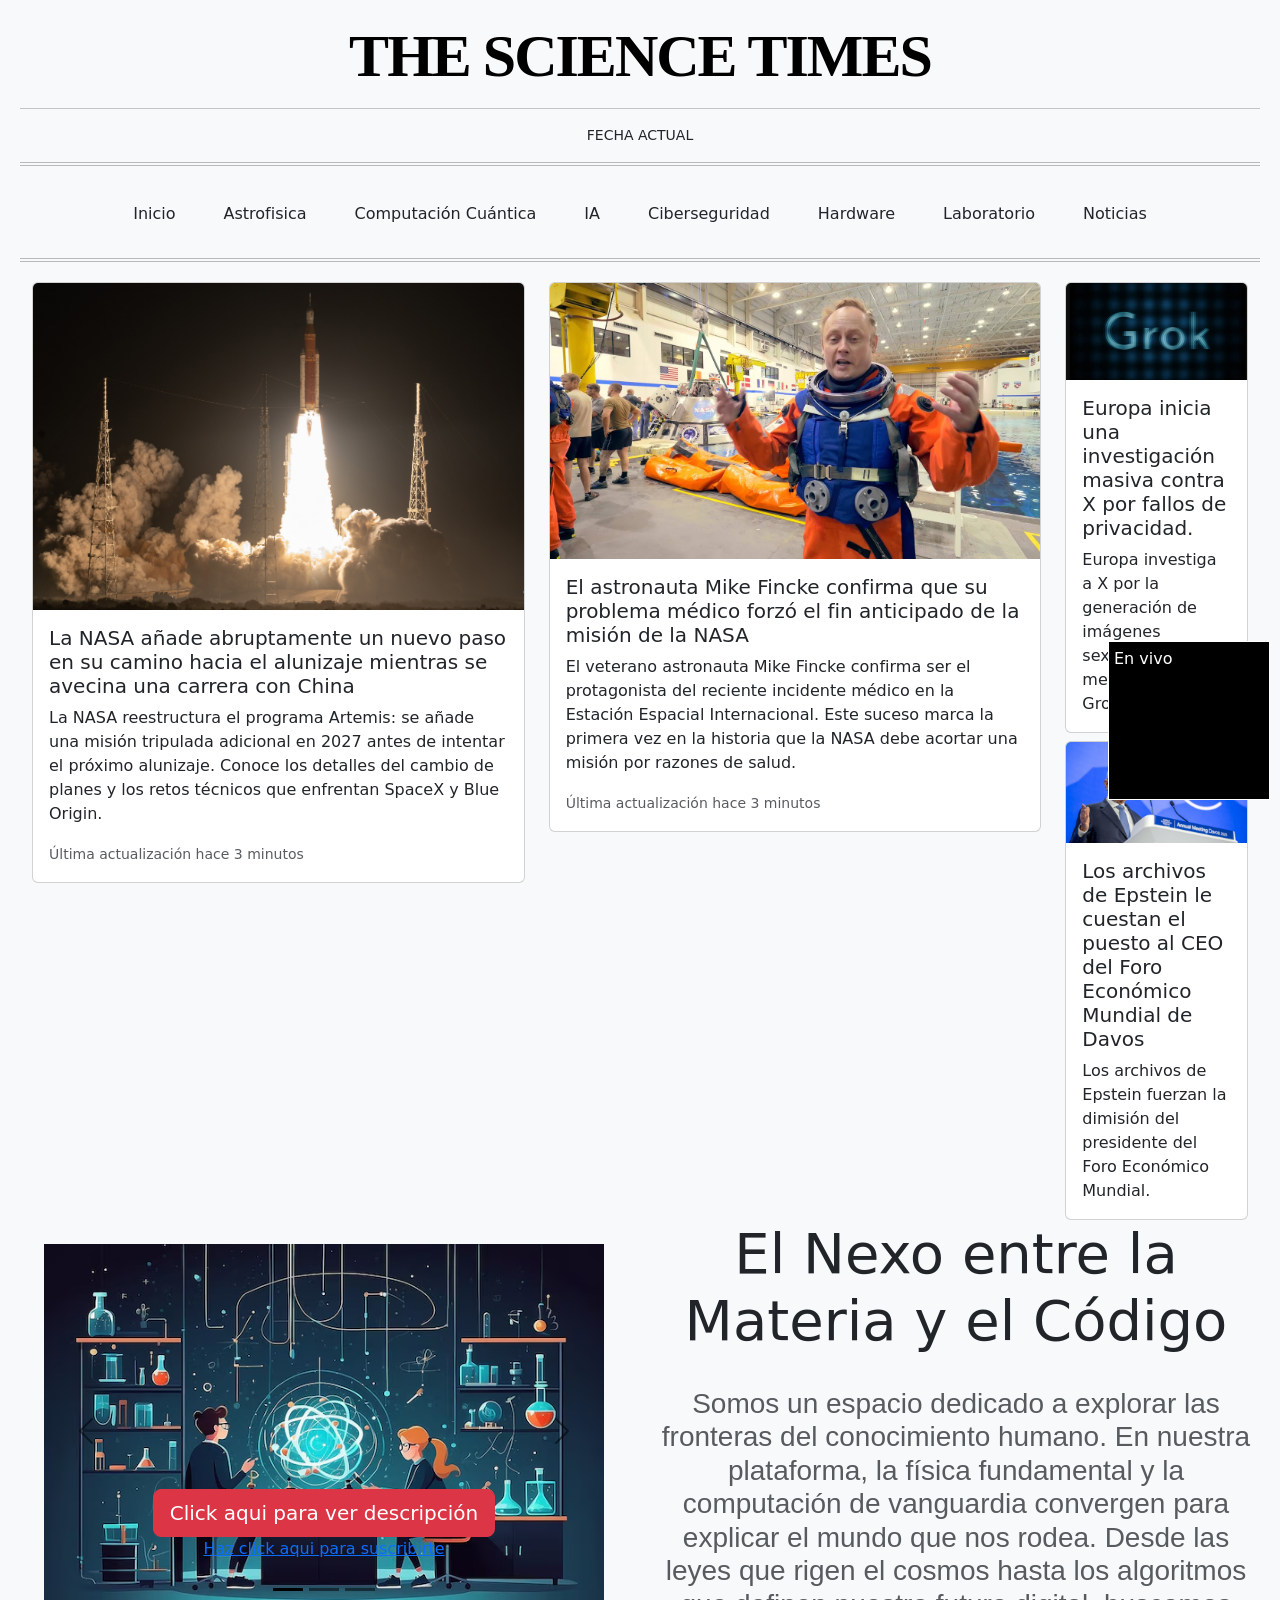
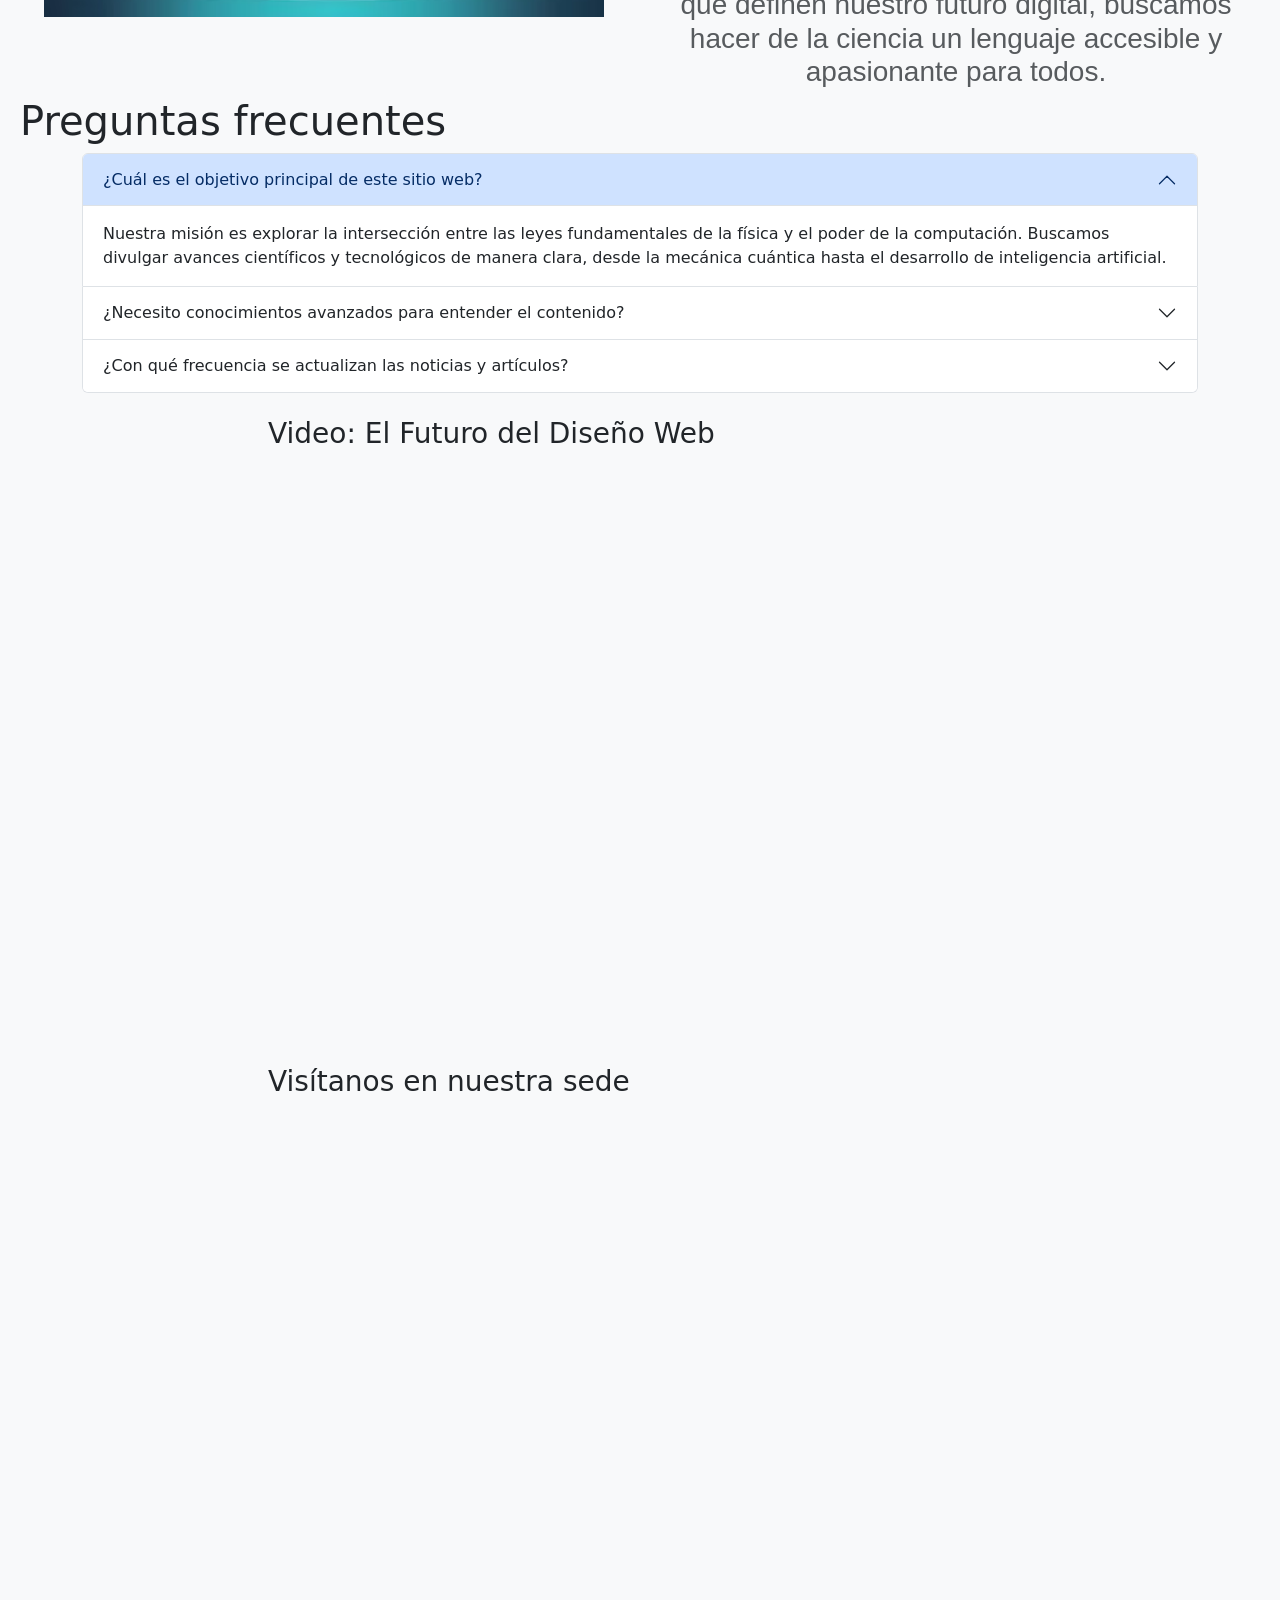
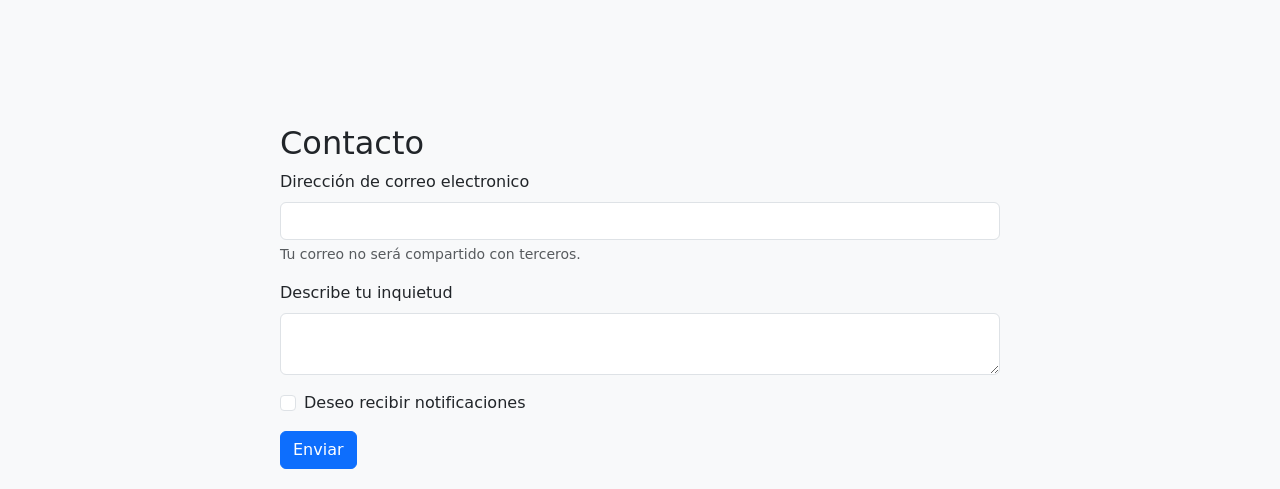
==== index.html @ 7d94f6c6 "docs: add detailed comments throughout HTML and CSS - Documented header, navigation, modal and main " ====
<!DOCTYPE html>
<html lang="es">

<head>
    <!-- Configuración básica del documento -->
    <meta charset="UTF-8">
    <meta name="description" content="Hub de divulgación sobre Neurociencia y Matemáticas">
    <meta name="author" content="Victor Estarlin Sepulveda Lopez / 24-1091">
    <meta name="viewport" content="width=device-width, initial-scale=1.0">
    <meta name="robots" content="index, follow">
    <title>The Science Times</title>
    <link rel="icon" type="image/png" href="images/logo.png">

    <!-- Importar hoja de estilos CSS -->
    <link rel="stylesheet" href="css/style.css">
</head>

<body class="bg-light">
    <!-- Encabezado principal del sitio web -->
    <header class="nyt-header">
        <h1 class="logo">THE SCIENCE TIMES</h1>
        <hr>
        <p class="fecha-nyt">Fecha actual</p>
        <hr class="double-line">
    </header>

    <!-- Modal de términos y condiciones para suscripción -->
    <div class="modal" tabindex="-1" id="miModal">
        <div class="modal-dialog">
            <div class="modal-content">
                <div class="modal-header">
                    <h5 class="modal-title">Terminos y condiciones de suscripción</h5>
                    <button type="button" class="btn-close" data-bs-dismiss="modal" aria-label="Close"></button>
                </div>
                <div class="modal-body">
                    <p>Al hacer clic en "Aceptar", te suscribes a nuestro boletín de noticias. Nos comprometemos a enviarte únicamente contenido relevante sobre física y computación. 
                        Tus datos están protegidos bajo nuestra política de privacidad: no compartimos tu información con terceros y puedes darte de baja en cualquier momento haciendo 
                        clic en el enlace al pie de nuestros correos.</p>
                </div>
                <div class="modal-footer">
                    <button type="button" class="btn btn-secondary" data-bs-dismiss="modal">Rechazar</button>
                    <button type="button" class="btn btn-primary" data-bs-dismiss="modal">Aceptar</button>
                </div>
            </div>
        </div>
    </div>

    <!-- Barra de navegación principal -->
    <nav class="navbar navbar-expand-lg bg-body-tertiary">
        <div class="container-fluid">

            <!-- Botón para desplegar menú en dispositivos móviles -->
            <button class="navbar-toggler" type="button" data-bs-toggle="collapse" data-bs-target="#navbarContenido" aria-controls="navbarContenido" aria-expanded="false" aria-label="Toggle navigation">
            <span class="navbar-toggler-icon"></span>
            </button>

            <!-- Elementos de navegación (menú principal) -->
            <div class="collapse navbar-collapse justify-content-evenly" id="navbarContenido">
                <ul class="navbar-nav mx-auto">
                    <li class="nav-item mx-3">
                        <a class="nav-link active text-dark" aria-current="page" href="#">Inicio</a>
                    </li>
                    <li class="nav-item mx-3">
                        <a class="nav-link text-dark" href="#">Astrofisica</a>
                    </li>
                    <li class="nav-item mx-3">
                        <a class="nav-link text-dark" href="#">Computación Cuántica</a>
                    </li>
                    <li class="nav-item mx-3">
                        <a class="nav-link text-dark" href="#">IA</a>
                    </li>
                    <li class="nav-item mx-3">
                        <a class="nav-link text-dark" href="#">Ciberseguridad</a>
                    </li>
                    <li class="nav-item mx-3">
                        <a class="nav-link text-dark" href="#">Hardware</a>
                    </li>
                    <li class="nav-item mx-3">
                        <a class="nav-link text-dark" href="#">Laboratorio</a>
                    </li>
                    <li class="nav-item mx-3">
                        <a class="nav-link text-dark" href="#">Noticias</a>
                    </li>
                </ul>
            </div>
        </div>
    </nav>
    <hr class="double-line">

    <!-- Contenedor principal del contenido -->
    <main>
        <div class="container-fluid mx-auto">
            <div class="row">
                <!-- Tarjeta principal con noticia sobre programa Artemis -->
                <div class="col-5">
                    <!-- Tarjeta de Bootstrap con imagen, título y descripción -->
                    <div class="card mb-3">
                        <img src="images/artemis III.jpeg" class="card-img-top" alt="imagen de artemis III">
                        <div class="card-body">
                            <!-- Título principal de la noticia -->
                            <h5 class="card-title">La NASA añade abruptamente un nuevo paso en su camino hacia el
                                alunizaje mientras se avecina una carrera con China</h5>
                            <p class="card-text">La NASA reestructura el programa Artemis: se añade una misión tripulada
                                adicional en 2027 antes de intentar el próximo alunizaje.
                                Conoce los detalles del cambio de planes y los retos técnicos que enfrentan SpaceX y
                                Blue Origin.</p>
                            <p class="card-text"><small class="text-body-secondary">Última actualización hace 3
                                    minutos</small></p>
                        </div>
                    </div>
                </div>
                <!-- Tarjeta con noticia sobre astronauta Mike Fincke -->
                <div class="col-5">
                    <!-- Tarjeta de Bootstrap con imagen, título y descripción -->
                    <div class="card mb-3">
                        <img src="images/mike fincke.jpg" class="card-img-top" alt="imagen de Mike Fincke">
                        <div class="card-body">
                            <!-- Título de la noticia sobre incidente médico -->
                            <h5 class="card-title">El astronauta Mike Fincke confirma que su problema médico forzó el
                                fin anticipado de la misión de la NASA</h5>
                            <p class="card-text">El veterano astronauta Mike Fincke confirma ser el protagonista del
                                reciente incidente médico en la Estación Espacial Internacional.
                                Este suceso marca la primera vez en la historia que la NASA debe acortar una misión por
                                razones de salud.</p>
                            <p class="card-text"><small class="text-body-secondary">Última actualización hace 3
                                    minutos</small></p>
                        </div>
                    </div>
                </div>
                <!-- Columna lateral con noticias secundarias -->
                <div class="col-2">
                    <!-- Primera tarjeta: Noticia sobre investigación de Europa contra X -->
                    <div class="row">
                        <div class="col">
                            <div class="card h-100">
                                <img src="images/grook.jpg" class="card-img-top" alt="imagen de Grok">
                                <div class="card-body">
                                    <!-- Título sobre investigación de privacidad de X por IA Grok -->
                                    <h5 class="card-title">Europa inicia una investigación masiva contra X por fallos de
                                        privacidad.</h5>
                                    <p class="card-text">Europa investiga a X por la generación de imágenes sexualizadas
                                        mediante su IA Grok.</p>
                                </div>
                            </div>
                        </div>
                    </div>
                    <div class="row mt-2">
                        <!-- Título sobre dimisión del CEO del Foro Económico Mundial -->
                        <div class="col">
                            <div class="card h-100">
                                <img src="images/foto economico.jpg" class="card-img-top"
                                    alt="imagen de foto economico">
                                <div class="card-body">
                                    <h5 class="card-title">Los archivos de Epstein le cuestan el puesto al CEO del Foro
                                        Económico Mundial de Davos</h5>
                                    <p class="card-text">Los archivos de Epstein fuerzan la dimisión del presidente del
                                        Foro Económico Mundial.</p>
                                </div>
                            </div>
                        </div>
                    </div>
                </div>
            </div>
        </div>

        <!-- Sección con carrusel de imágenes y descripción de la plataforma -->
        <div class="text-center">
            <div class="row">
                <!-- Columna izquierda: Carrusel Bootstrap con imágenes -->
                <div class="col-6">
                    <!-- Contenedor principal del carrusel con ID único para referencias -->
                    <div id="carouselExampleDark" class="carousel carousel-dark slide m-4">
                    
                    <!-- Indicadores del carrusel: puntos de navegación para cada slide -->
                    <div class="carousel-indicators">
                        <!-- Indicador para el slide 1 (activo por defecto) -->
                        <button type="button" data-bs-target="#carouselExampleDark" data-bs-slide-to="0" class="active"
                            aria-current="true" aria-label="Slide 1"></button>
                        <!-- Indicador para el slide 2 -->
                        <button type="button" data-bs-target="#carouselExampleDark" data-bs-slide-to="1"
                            aria-label="Slide 2"></button>
                        <!-- Indicador para el slide 3 -->
                        <button type="button" data-bs-target="#carouselExampleDark" data-bs-slide-to="2"
                            aria-label="Slide 3"></button>
                    </div>
                    
                    <!-- Contenedor con los slides (elementos intercambiables) -->
                    <div class="carousel-inner">
                        <!-- SLIDE 1: Estudiantes en laboratorio de física (activo por defecto) -->
                        <!-- data-bs-interval="10000" = el slide se muestra durante 10 segundos -->
                        <div class="carousel-item active" data-bs-interval="10000">
                            <!-- Imagen del slide con clase w-100 para ancho completo -->
                            <img src="images/estudiantes-exploracion-cuantica-laboratorio-fisica_839035-738902.avif"
                                class="d-block w-100" alt="imagen, estudiantes en laboratorio de física">
                            <!-- Leyenda sobre la imagen (visible solo en pantallas medianas y mayores) -->
                            <div class="carousel-caption d-none d-md-block">
                                <!-- Botón que abre un popover con información sobre la imagen -->
                                <button type="button" 
                                        class="btn btn-lg btn-danger" 
                                        data-bs-toggle="popover" 
                                        data-bs-title="Popover title" 
                                        data-bs-content="Imagen relacionada con ciencia">Click aqui para ver descripción</button>
                                <!-- Enlace que abre el modal de suscripción -->
                                <p><a class="btn-primary" data-bs-toggle="modal" data-bs-target="#miModal" href="#">Haz click aqui para suscribirte</a></p>
                            </div>
                        </div>
                        
                        <!-- SLIDE 2: Otro momento del laboratorio de física -->
                        <!-- data-bs-interval="2000" = el slide se muestra durante 2 segundos -->
                        <div class="carousel-item" data-bs-interval="2000">
                            <!-- Imagen del segundo slide -->
                            <img src="images/estudiantes-exploracion-cuantica-laboratorio-fisica_839035-739135.avif"
                                class="d-block w-100" alt="imagen, estudiantes en laboratorio de física">
                            <!-- Leyenda del segundo slide con botones interactivos -->
                            <div class="carousel-caption d-none d-md-block">
                                <!-- Botón de descripción -->
                                <button type="button"
                                        class="btn btn-lg btn-danger" 
                                        data-bs-toggle="popover" 
                                        data-bs-title="Popover title" 
                                        data-bs-content="Imagen relacionada con ciencia">Click aqui para ver descripción</button>
                                <!-- Enlace de suscripción -->
                                <p><a class="btn-primary" data-bs-toggle="modal" data-bs-target="#miModal" href="#">Haz click aqui para suscribirte</a></p>
                            </div>
                        </div>
                        
                        <!-- SLIDE 3: Científicos explorando el cosmos -->
                        <div class="carousel-item">
                            <!-- Imagen del tercer slide (sin data-bs-interval, usa el intervalo por defecto) -->
                            <img src="images/explorando-cosmos-noche-cientificos-laboratorio_1164924-17751.avif"
                                class="d-block w-100" alt="imagen, explorando el cosmos en una noche de laboratorio">
                            <!-- Leyenda del tercer slide -->
                            <div class="carousel-caption d-none d-md-block">
                                <!-- Botón para ver descripción de la imagen -->
                                <button type="button"
                                        class="btn btn-lg btn-danger" 
                                        data-bs-toggle="popover" 
                                        data-bs-title="Popover title" 
                                        data-bs-content="Imagen relacionada con ciencia">Click aqui para ver descripción</button>
                                <!-- Enlace para suscripción -->
                                <p><a class="btn-primary" data-bs-toggle="modal" data-bs-target="#miModal" href="#">Haz click aqui para suscribirte</a></p>
                            </div>
                        </div>
                    </div>
                    
                    <!-- Botón para retroceder al slide anterior -->
                    <button class="carousel-control-prev" type="button" data-bs-target="#carouselExampleDark"
                        data-bs-slide="prev">
                        <!-- Icono de flecha izquierda -->
                        <span class="carousel-control-prev-icon" aria-hidden="true"></span>
                        <!-- Texto para lectores de pantalla -->
                        <span class="visually-hidden">Anterior</span>
                    </button>
                    
                    <!-- Botón para avanzar al siguiente slide -->
                    <button class="carousel-control-next" type="button" data-bs-target="#carouselExampleDark"
                        data-bs-slide="next">
                        <!-- Icono de flecha derecha -->
                        <span class="carousel-control-next-icon" aria-hidden="true"></span>
                        <!-- Texto para lectores de pantalla -->
                        <span class="visually-hidden">Siguiente</span>
                    </button>
                </div>
                </div>
                
                <!-- Columna derecha: Descripción y propósito del sitio web -->
                <div class="col-6 d-flex flex-column align-items-center justify-content-center">
                    <!-- Título principal que expresa el concepto del sitio -->
                    <h2 class="display-4">El Nexo entre la Materia y el Código</h2>
                    <!-- Párrafo descriptivo con la misión de la plataforma -->
                    <p class="h3 text-center mt-4 fw-normal text-muted" style="font-family: Arial, Helvetica, sans-serif;">Somos un espacio dedicado a explorar las fronteras del conocimiento humano. 
                        En nuestra plataforma, la física fundamental y la computación de vanguardia convergen para explicar el mundo que nos rodea. 
                        Desde las leyes que rigen el cosmos hasta los algoritmos que definen nuestro futuro digital, 
                        buscamos hacer de la ciencia un lenguaje accesible y apasionante para todos.</p>
                </div>
            </div>
        </div>

        <!-- Sección de preguntas frecuentes con acordeón interactivo -->
        <div class="preguntas-frecuentes justify-content-center mb-4">
            <!-- Título principal de la sección -->
            <h1>Preguntas frecuentes</h1>
            <!-- Acordeón Bootstrap: componente que permite expandir/contraer elementos -->
            <div class="accordion container" id="accordionPanelsStayOpenExample">
            
            <!-- PREGUNTA 1: Objetivo del sitio web -->
            <div class="accordion-item">
                <!-- Encabezado del acordeón -->
                <h2 class="accordion-header">
                <!-- Botón colapsable: cuando se hace clic, expande o contrae la respuesta -->
                <!-- data-bs-toggle="collapse" activa la funcionalidad de colapso -->
                <!-- data-bs-target="#panelsStayOpen-collapseOne" vincula este botón con su contenido correspondiente -->
                <!-- aria-expanded="true" indica que el elemento está expandido por defecto -->
                <button class="accordion-button" type="button" data-bs-toggle="collapse" data-bs-target="#panelsStayOpen-collapseOne" aria-expanded="true" aria-controls="panelsStayOpen-collapseOne">
                    ¿Cuál es el objetivo principal de este sitio web?
                </button>
                </h2>
                <!-- Contenedor que se expande/contrae al hacer clic en el botón -->
                <!-- La clase "show" hace que esté expandido por defecto -->
                <div id="panelsStayOpen-collapseOne" class="accordion-collapse collapse show">
                <!-- Cuerpo del acordeón con la respuesta a la pregunta -->
                <div class="accordion-body">
                    Nuestra misión es explorar la intersección entre las leyes fundamentales de la física y el poder de la computación. 
                    Buscamos divulgar avances científicos y tecnológicos de manera clara, desde la mecánica cuántica hasta el desarrollo de inteligencia artificial.
                </div>
                </div>
            </div>
            
            <!-- PREGUNTA 2: Nivel de conocimientos requerido -->
            <div class="accordion-item">
                <!-- Encabezado del acordeón para la segunda pregunta -->
                <h2 class="accordion-header">
                <!-- Botón colapsable para la segunda pregunta -->
                <!-- data-bs-target="#panelsStayOpen-collapseTwo" vincula este botón con su respuesta -->
                <!-- La clase "collapsed" indica que está contraído por defecto -->
                <!-- aria-expanded="false" confirma que el elemento está contraído -->
                <button class="accordion-button collapsed" type="button" data-bs-toggle="collapse" data-bs-target="#panelsStayOpen-collapseTwo" aria-expanded="false" aria-controls="panelsStayOpen-collapseTwo">
                    ¿Necesito conocimientos avanzados para entender el contenido?
                </button>
                </h2>
                <!-- Contenedor colapsable para la segunda respuesta (contraído por defecto) -->
                <div id="panelsStayOpen-collapseTwo" class="accordion-collapse collapse">
                <!-- Cuerpo con la respuesta a la segunda pregunta -->
                <div class="accordion-body">
                    No. Aunque tratamos temas complejos, nuestros artículos están redactados para ser accesibles tanto para entusiastas que están comenzando como para estudiantes 
                    de ciencias e ingeniería que buscan profundizar en conceptos específicos.
                </div>
                </div>
            </div>
            
            <!-- PREGUNTA 3: Frecuencia de actualizaciones -->
            <div class="accordion-item">
                <!-- Encabezado del acordeón para la tercera pregunta -->
                <h2 class="accordion-header">
                <!-- Botón colapsable para la tercera pregunta -->
                <!-- data-bs-target="#panelsStayOpen-collapseThree" vincula este botón con su respuesta -->
                <!-- aria-expanded="false" indica que está contraído por defecto -->
                <button class="accordion-button collapsed" type="button" data-bs-toggle="collapse" data-bs-target="#panelsStayOpen-collapseThree" aria-expanded="false" aria-controls="panelsStayOpen-collapseThree">
                    ¿Con qué frecuencia se actualizan las noticias y artículos?
                </button>
                </h2>
                <!-- Contenedor colapsable para la tercera respuesta -->
                <div id="panelsStayOpen-collapseThree" class="accordion-collapse collapse">
                <!-- Cuerpo con la respuesta a la tercera pregunta -->
                <div class="accordion-body">
                    Mantenemos un ritmo de actualización constante. Publicamos análisis detallados y noticias de última hora 
                    —como las misiones Artemis de la NASA o regulaciones de IA en Europa— de forma semanal.
                </div>
                </div>
            </div>
            </div>
        </div>

        <!-- Sección con contenido multimedia (video) -->
        <section class="multimedia">
            <h3>Video: El Futuro del Diseño Web</h3>
            <!-- Insertar video de YouTube -->
            <iframe width="60%" height="600" src="https://www.youtube.com/embed/wZniZEbPAzk?si=FfziH2dMP-VOwnX_"
                title="YouTube video player" frameborder="0"
                allow="accelerometer; autoplay; clipboard-write; encrypted-media; gyroscope; picture-in-picture; web-share"
                referrerpolicy="strict-origin-when-cross-origin" allowfullscreen></iframe>
        </section>

        <!-- Sección con mapa de ubicación -->
        <section class="multimedia">
            <h3>Visítanos en nuestra sede</h3>
            <!-- Insertar mapa de Google Maps -->
            <iframe
                src="https://www.google.com/maps/embed?pb=!1m18!1m12!1m3!1d3784.123!2d-69.940!3d18.484!2m3!1f0!2f0!3f0!3m2!1i1024!2i768!4f13.1!3m3!1m2!1s0x8eaf898444a77323%3A0x1384061807d9f957!2sUNPHU!5e0!3m2!1ses!2sdo!4v1620000000000!5m2!1ses!2sdo"
                width="60%" height="600" style="border:0;" allowfullscreen=""></iframe>
        </section>
    </main>
    <!-- Widget fijo en la esquina inferior derecha (noticia en vivo) -->
    <div class="news-fixed">
        <p>En vivo</p>
        <!-- Video en vivo incrustado -->
        <iframe width="150" height="100" src="https://www.youtube.com/embed/gsMofms3Ztg?si=fNGbj4QF8_E1UUHr"
            title="YouTube video player" frameborder="0"
            allow="accelerometer; autoplay; clipboard-write; encrypted-media; gyroscope; picture-in-picture; web-share"
            referrerpolicy="strict-origin-when-cross-origin" allowfullscreen></iframe>
    </div>

    <!-- Sección de formulario de contacto para que los usuarios envíen consultas -->
    <div class="contactanos">
        <!-- Título principal de la sección de contacto -->
        <h2 class="container">Contacto</h2>
        <!-- Formulario Bootstrap con contenedor centrado -->
        <form class = "container">
        
        <!-- CAMPO 1: Dirección de correo electrónico -->
        <div class="mb-3">
            <!-- Etiqueta para el campo de email (mb-3 = margen inferior de 3 unidades) -->
            <label for="exampleInputEmail1" class="form-label">Dirección de correo electronico</label>
            <!-- Campo de entrada de email con validación HTML5 -->
            <!-- aria-describedby="emailHelp" vincula esta entrada con el texto de ayuda -->
            <input type="email" class="form-control" id="exampleInputEmail1" aria-describedby="emailHelp">
            <!-- Texto de ayuda que aparece debajo del campo -->
            <div id="emailHelp" class="form-text">Tu correo no será compartido con terceros.</div>
        </div>
        
        <!-- CAMPO 2: Textarea para describir la inquietud/mensaje del usuario -->
        <div class="mb-3">
            <!-- Etiqueta para el área de texto -->
            <label for="exampleInputPassword1" class="form-label">Describe tu inquietud</label>
            <!-- Área de texto para que el usuario escriba su mensaje (múltiples líneas) -->
            <textarea class="form-control" aria-label="With textarea"></textarea>
        </div>
        
        <!-- CAMPO 3: Checkbox para consentimiento de notificaciones -->
        <div class="mb-3 form-check">
            <!-- Checkbox que permite al usuario optar por recibir notificaciones -->
            <input type="checkbox" class="form-check-input" id="exampleCheck1">
            <!-- Etiqueta asociada al checkbox -->
            <label class="form-check-label" for="exampleCheck1">Deseo recibir notificaciones</label>
        </div>
        
        <!-- BOTÓN DE ENVÍO -->
        <!-- El atributo id="mostrarAlerta" vincula este botón con el JavaScript para mostrar la alerta -->
        <button type="button" class="btn btn-primary" id="mostrarAlerta">Enviar</button>
        </form>
    </div>

    <!-- ALERTA DE CONFIRMACIÓN (inicialmente oculta con clase "d-none") -->
    <!-- Esta alerta se muestra cuando el usuario hace clic en el botón "Enviar" -->
    <!-- role="alert" asegura que los lectores de pantalla la anuncien como alerta -->
    <!-- id="miAlerta" se usa para seleccionar este elemento en JavaScript -->
    <div class="alert alert-warning alert-dismissible fade d-none mt-3 contactanos" role="alert" id="miAlerta">
        <!-- Texto principal de la alerta -->
        <!-- <strong> hace el texto más destacado -->
        <strong>Completado</strong> Mensaje enviado correctamente. Nos pondremos en contacto contigo lo antes posible.
        <!-- Botón para cerrar la alerta manualmente (data-bs-dismiss="alert" realiza esta acción) -->
        <button type="button" class="btn-close" data-bs-dismiss="alert" aria-label="Cerrar"></button>
    </div>


    <!-- Pie de página -->
    <footer>
    </footer>
    <link href="https://cdn.jsdelivr.net/npm/bootstrap@5.3.8/dist/css/bootstrap.min.css" rel="stylesheet" 
    integrity="sha384-sRIl4kxILFvY47J16cr9ZwB07vP4J8+LH7qKQnuqkuIAvNWLzeN8tE5YBujZqJLB" crossorigin="anonymous">
    <script src="https://cdn.jsdelivr.net/npm/bootstrap@5.3.8/dist/js/bootstrap.bundle.min.js" 
    integrity="sha384-FKyoEForCGlyvwx9Hj09JcYn3nv7wiPVlz7YYwJrWVcXK/BmnVDxM+D2scQbITxI" crossorigin="anonymous"></script>
    
    <script>
    // Script para mostrar la alerta al pulsar el botón
    document.getElementById("mostrarAlerta").addEventListener("click", function() {
        document.getElementById("miAlerta").classList.remove("d-none");
        document.getElementById("miAlerta").classList.add("show");
        });

        document.addEventListener("DOMContentLoaded", function () {
            // Selecciona todos los elementos con data-bs-toggle="popover"
            var popoverTriggerList = [].slice.call(document.querySelectorAll('[data-bs-toggle="popover"]'));
            var popoverList = popoverTriggerList.map(function (popoverTriggerEl) {
            return new bootstrap.Popover(popoverTriggerEl);
            });
            });

    </script>


</body>

</html>
---- css/style.css ----
/* ============================================
   ESTILOS GENERALES DEL SITIO
   ============================================ */

/* Estilos del cuerpo principal */
body {
    font-family: "Georgia", serif;
    background-color: #ffffff;
    color: #333;
    max-width: auto;
    margin: 0 auto;
    padding: 20px;
}

/* Estilos del logo principal */
.logo{
    font-size: 60px;
    color: #000;
    text-align: center;
    font-family:'Times New Roman', serif;
    font-weight: 900;
    letter-spacing: -2px;
}

/* Línea divisoria doble */
hr.double-line {
    border: none;
    border-top: 4px double #000;
    margin-bottom: 20px;
}

/* ============================================
   ESTILOS DE ARTÍCULOS
   ============================================ */

/* Título del artículo principal */
.title-article{
    text-align: left;
    border-bottom: 1px solid #000;
    padding: 10px
}

/* Párrafo de introducción destacado */
.introduction{
    background-color: #f4f4f4;
    font-style: italic;
    padding: 10px;
}

/* Cuadro de información del editor */
.info-padding{
    border: 1px solid #333;
    padding: 40px;
    margin: 15px 0;
}

/* ============================================
   ESTILOS DE SECCIONES LATERALES
   ============================================ */

/* Sección de anuncios publicitarios */
.anuncio-margin{
    border: 1px solid #999;
    margin: 50px;
    font-size: 12px;
    text-align: center;
}

/* ============================================
   ESTILOS DE TABLAS
   ============================================ */

/* Tabla de elementos con bordes */
.table-elements, .table-elements th, .table-elements td {
    border: 1px solid #000;
    border-collapse: collapse;
    padding: 8px;
    width: 100%;
}

/* Fecha del sitio */
.fecha-nyt{
    font-size: 14px;
    text-align: center;
    text-transform: uppercase;
}

/* ============================================
   ESTILOS INTERACTIVOS
   ============================================ */

/* Efecto hover (al pasar el mouse) sobre botones e cajas */
.btn-hover-1:hover, .box-hover-2:hover {
    color: #fff;
    background-color: #326891;
    font-size: 20px;
    cursor: pointer;
}

/* Efecto active (al hacer clic) sobre botones e cajas */
.btn-click-1:active, .box-click-2:active {
    color: #ffff00;
    background-color: #000;
    font-size: 10px
}

/* ============================================
   ESTILOS DE POSICIONAMIENTO FIJO
   ============================================ */

/* Widget de noticias en vivo en esquina fija (siempre visible) */
.news-fixed{
    position: fixed;
    bottom: 100px;
    right: 10px;
    background: #000;
    color: #fff;
    padding: 5px;
    border: 1px solid white;
    z-index: 100;
}

/* Efecto de elevación al pasar el mouse sobre tarjetas */
.card:hover{
    box-shadow: 0 4px 20px rgba(0,0,0,0.2);
    transform: translateY(-5px);
}

/* Estilos para la sección de contacto con márgenes laterales */
.contactanos{
    padding-left: 20%;
    padding-right: 20%;
    padding-top: 10px;    padding-top: 10px;
}

.multimedia{
    padding-left: 20%;
    padding-right: auto;
}
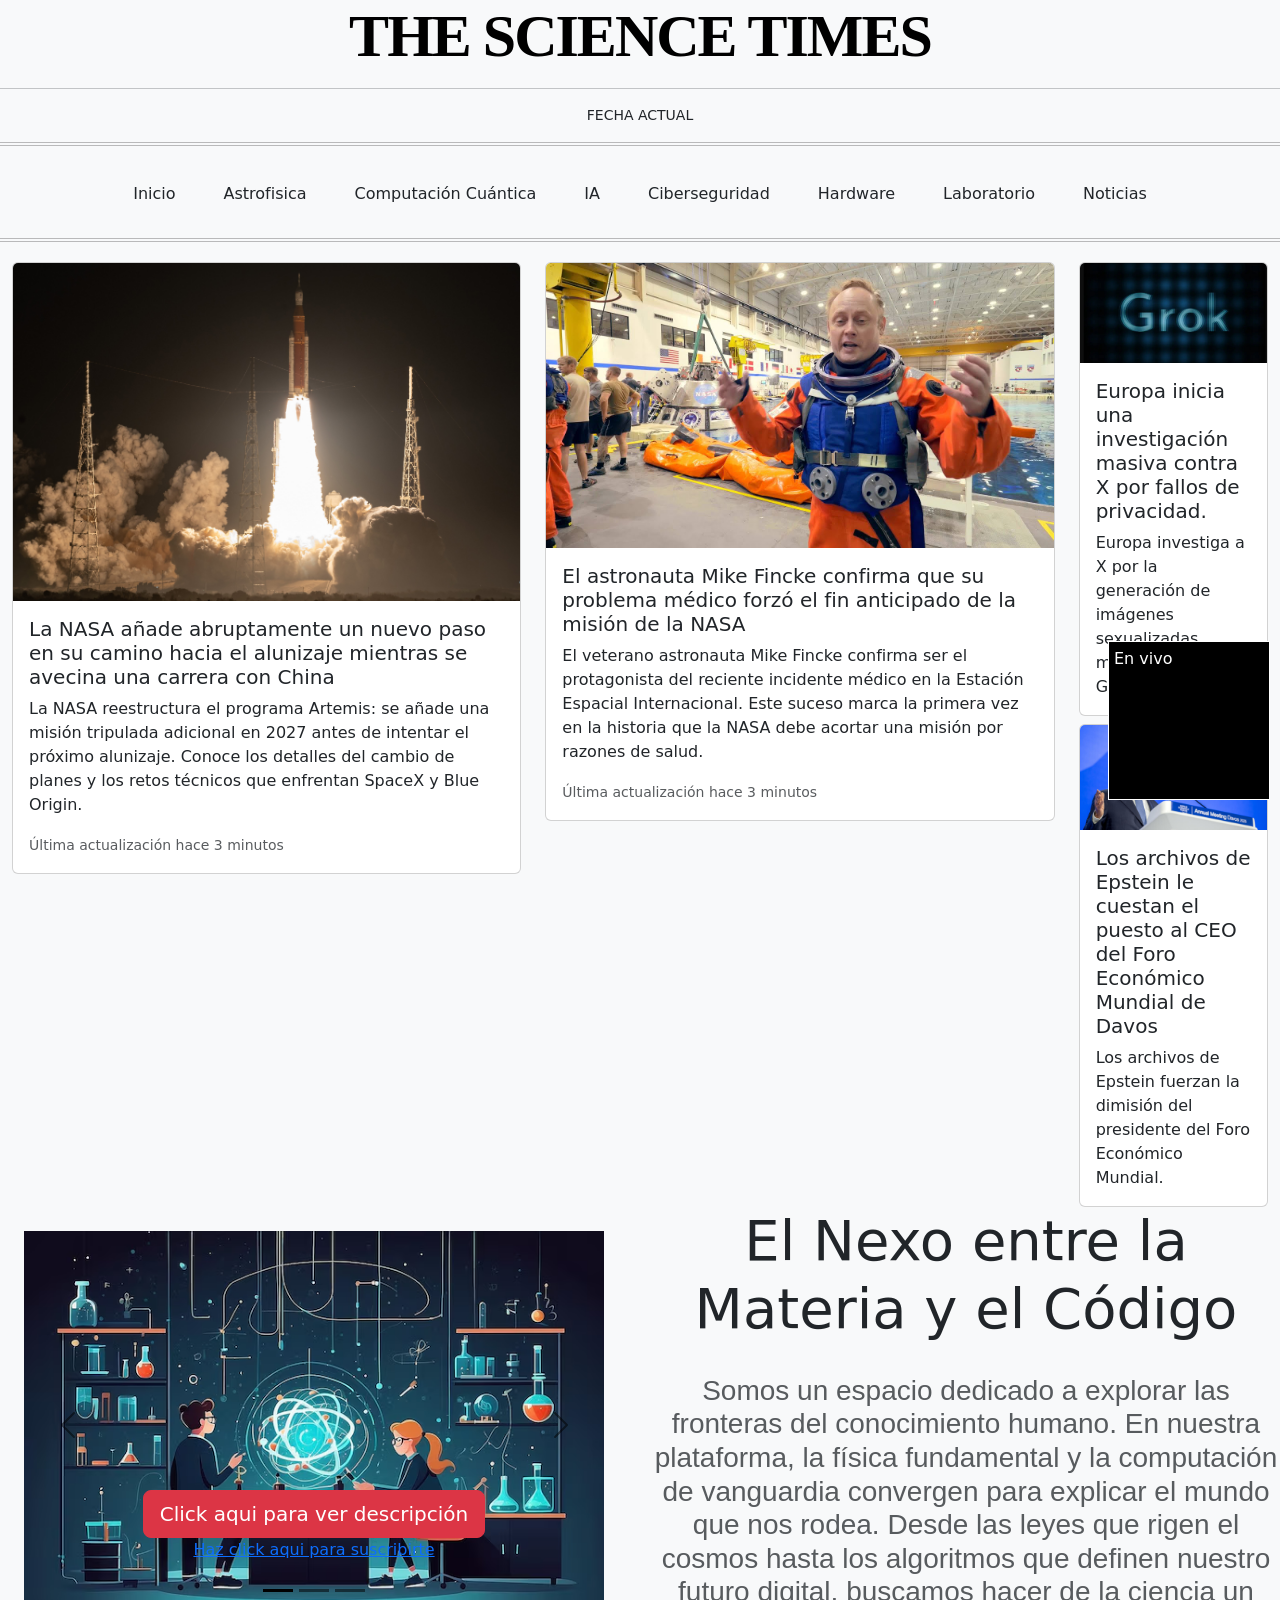
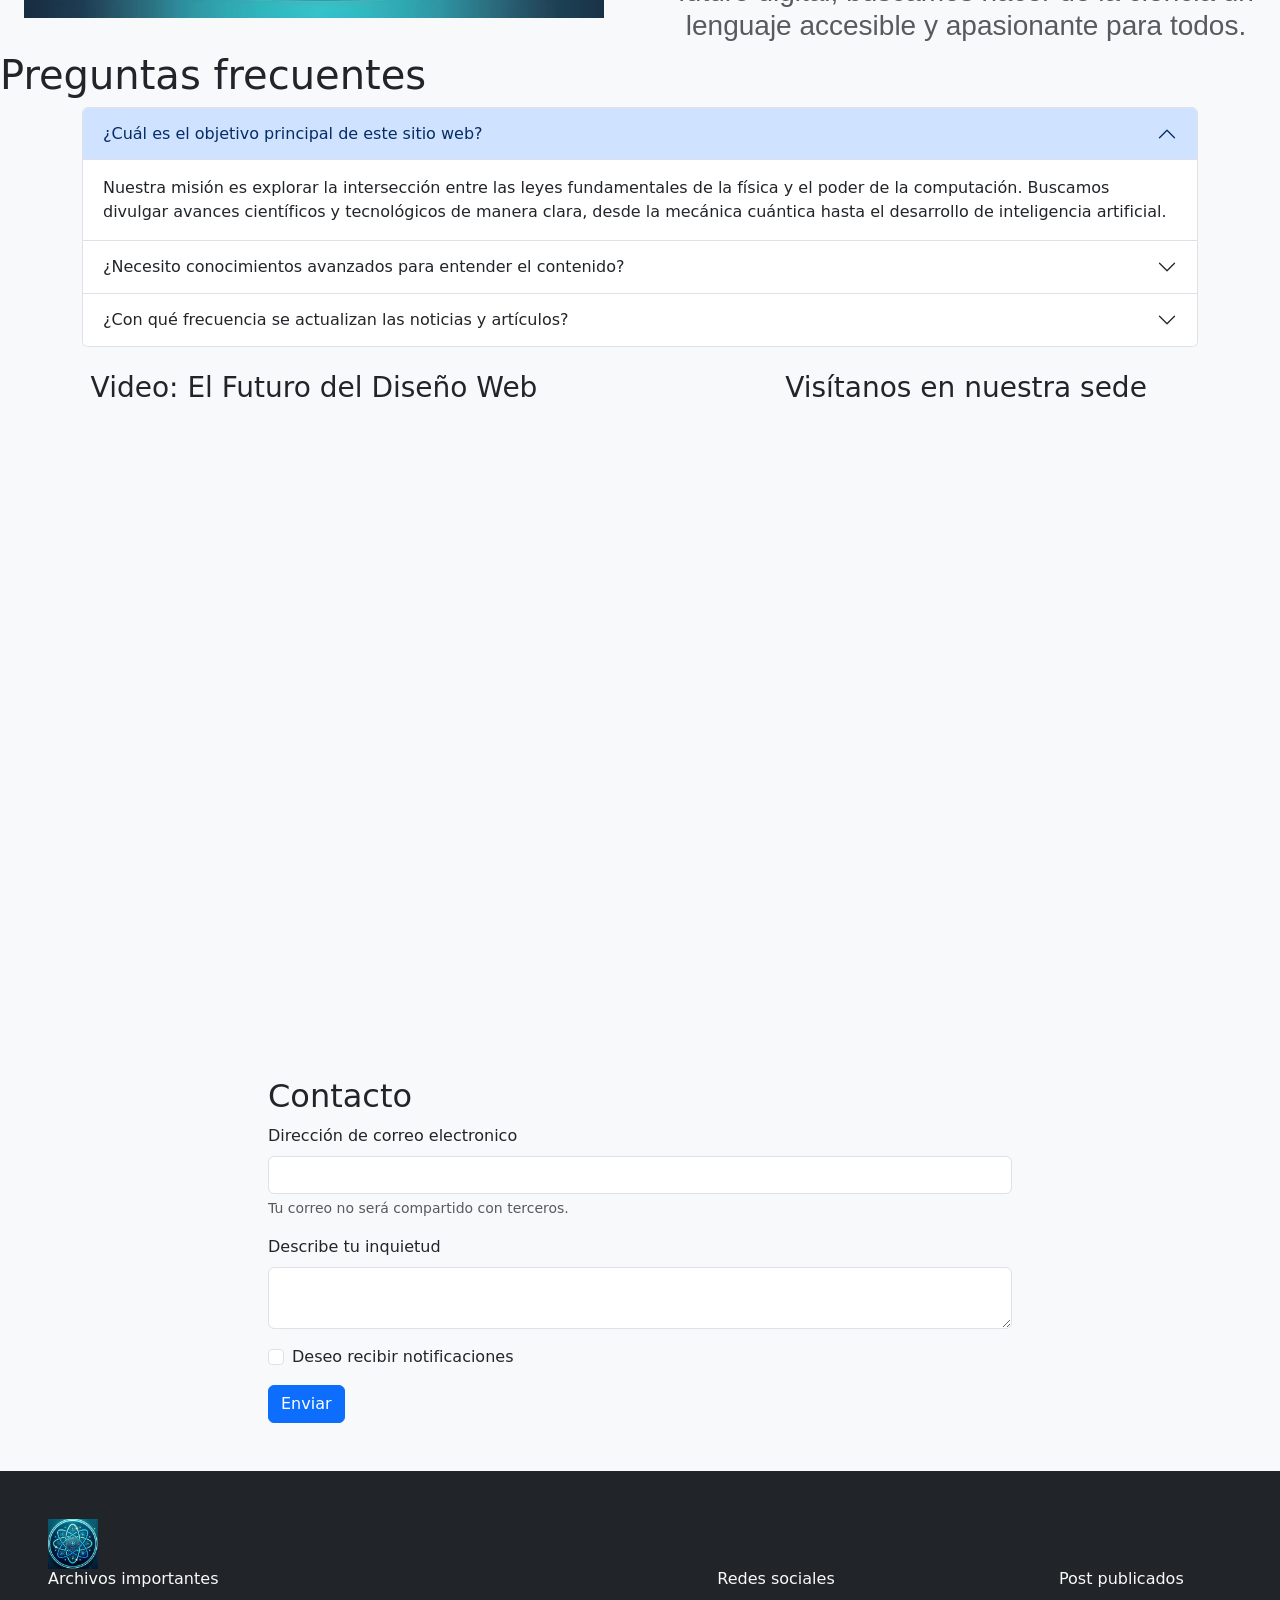
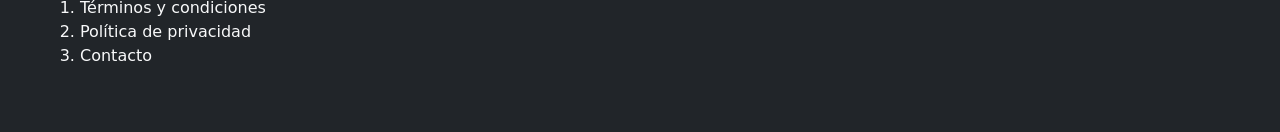
==== commit 8a9ad1fe: "feat: restructuración del layout multimedia y creación de página de términos y condiciones Cambios r" ====
--- a/index.html
+++ b/index.html
@@ -351,25 +351,34 @@
             </div>
         </div>
 
-        <!-- Sección con contenido multimedia (video) -->
-        <section class="multimedia">
-            <h3>Video: El Futuro del Diseño Web</h3>
+
+        <div>
+            <div class="row">
+                <div class="col">
+                <!-- Sección con contenido multimedia (video) -->
+                 <h3 class = "text-center">Video: El Futuro del Diseño Web</h3>
+        <section class="d-flex mb-5 ms-5 me-5">
             <!-- Insertar video de YouTube -->
-            <iframe width="60%" height="600" src="https://www.youtube.com/embed/wZniZEbPAzk?si=FfziH2dMP-VOwnX_"
+            <iframe width="100%" height="600" src="https://www.youtube.com/embed/wZniZEbPAzk?si=FfziH2dMP-VOwnX_"
                 title="YouTube video player" frameborder="0"
                 allow="accelerometer; autoplay; clipboard-write; encrypted-media; gyroscope; picture-in-picture; web-share"
                 referrerpolicy="strict-origin-when-cross-origin" allowfullscreen></iframe>
         </section>
-
-        <!-- Sección con mapa de ubicación -->
-        <section class="multimedia">
-            <h3>Visítanos en nuestra sede</h3>
+                </div>
+                <div class="col">
+                <!-- Sección con mapa de ubicación -->
+                <h3 class = "text-center">Visítanos en nuestra sede</h3>
+        <section class="mb-5 ms-5 me-5">
             <!-- Insertar mapa de Google Maps -->
             <iframe
                 src="https://www.google.com/maps/embed?pb=!1m18!1m12!1m3!1d3784.123!2d-69.940!3d18.484!2m3!1f0!2f0!3f0!3m2!1i1024!2i768!4f13.1!3m3!1m2!1s0x8eaf898444a77323%3A0x1384061807d9f957!2sUNPHU!5e0!3m2!1ses!2sdo!4v1620000000000!5m2!1ses!2sdo"
-                width="60%" height="600" style="border:0;" allowfullscreen=""></iframe>
+                width="100%" height="600" style="border:0;" allowfullscreen=""></iframe>
         </section>
-    </main>
+                </div>
+            </div>
+            </div>
+        
+
     <!-- Widget fijo en la esquina inferior derecha (noticia en vivo) -->
     <div class="news-fixed">
         <p>En vivo</p>
@@ -432,33 +441,43 @@
         <button type="button" class="btn-close" data-bs-dismiss="alert" aria-label="Cerrar"></button>
     </div>
 
-
-    <!-- Pie de página -->
-    <footer>
-    </footer>
+    </main>
+
+    <!-- Archivos y cdns -->
     <link href="https://cdn.jsdelivr.net/npm/bootstrap@5.3.8/dist/css/bootstrap.min.css" rel="stylesheet" 
     integrity="sha384-sRIl4kxILFvY47J16cr9ZwB07vP4J8+LH7qKQnuqkuIAvNWLzeN8tE5YBujZqJLB" crossorigin="anonymous">
     <script src="https://cdn.jsdelivr.net/npm/bootstrap@5.3.8/dist/js/bootstrap.bundle.min.js" 
     integrity="sha384-FKyoEForCGlyvwx9Hj09JcYn3nv7wiPVlz7YYwJrWVcXK/BmnVDxM+D2scQbITxI" crossorigin="anonymous"></script>
-    
-    <script>
-    // Script para mostrar la alerta al pulsar el botón
-    document.getElementById("mostrarAlerta").addEventListener("click", function() {
-        document.getElementById("miAlerta").classList.remove("d-none");
-        document.getElementById("miAlerta").classList.add("show");
-        });
-
-        document.addEventListener("DOMContentLoaded", function () {
-            // Selecciona todos los elementos con data-bs-toggle="popover"
-            var popoverTriggerList = [].slice.call(document.querySelectorAll('[data-bs-toggle="popover"]'));
-            var popoverList = popoverTriggerList.map(function (popoverTriggerEl) {
-            return new bootstrap.Popover(popoverTriggerEl);
-            });
-            });
-
-    </script>
-
+    <script src="main.js"></script>
+
+    <!-- Pie de página -->
+    <footer class="bg-dark text-light p-5 mt-5">
+        <div class="text-center">
+            <div class="row">
+                <div class="col text-start">
+                    <img src="images/logo.png" alt="logo del sitio" width="50" height="50">
+                </div>
+                <div class="row">
+                    <div class="col-5 text-start">
+                        <h6>Archivos importantes</h6>
+                        <ol>
+                            <li><a>Términos y condiciones</a></li>
+                            <li><a>Política de privacidad</a></li>
+                            <li><a>Contacto</a></li>
+                        </ol>
+                    </div>
+                    <div class="col-5">
+                        <h6>Redes sociales</h6>
+                    </div>
+                    <div class="col-2">
+                        <h6>Post publicados</h6>
+                    </div>
+                </div>
+            </div>
+    </footer>
 
 </body>
 
+
+
 </html>
--- a/css/style.css
+++ b/css/style.css
@@ -9,7 +9,6 @@
     color: #333;
     max-width: auto;
     margin: 0 auto;
-    padding: 20px;
 }
 
 /* Estilos del logo principal */
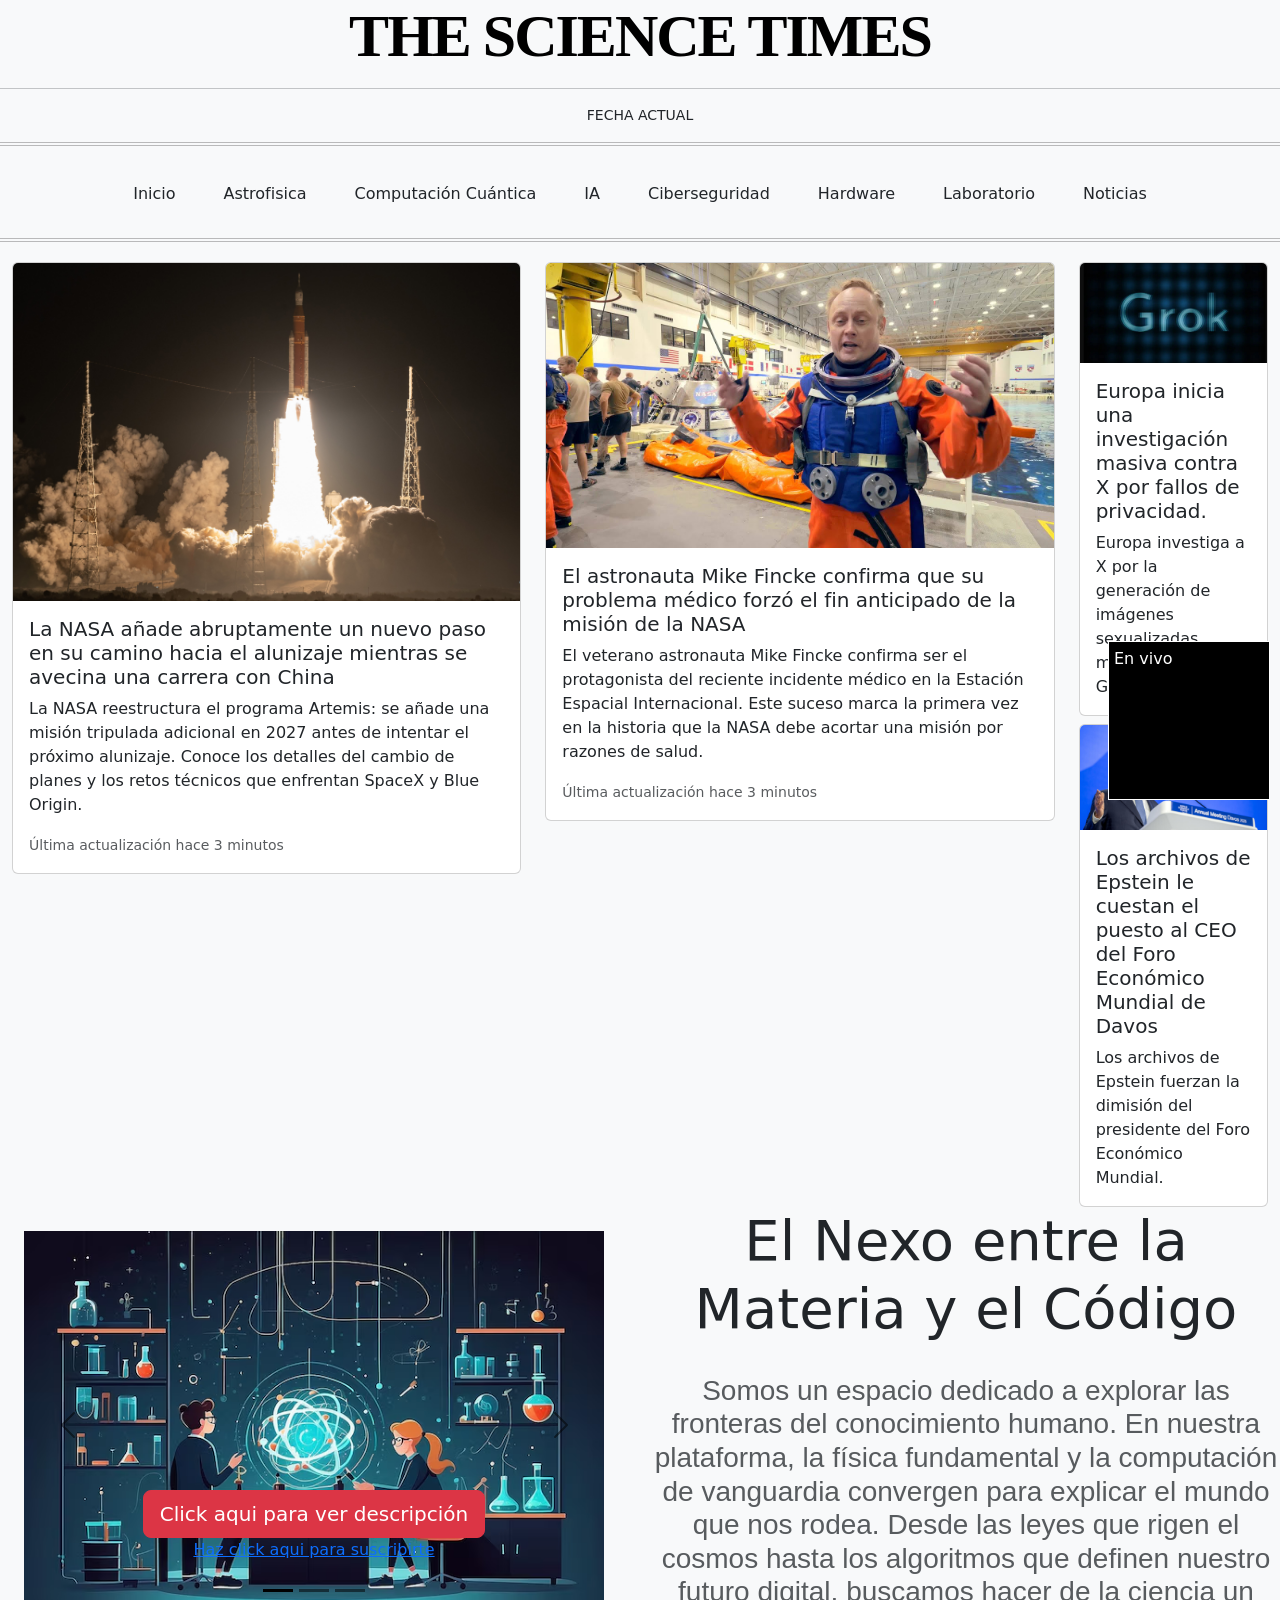
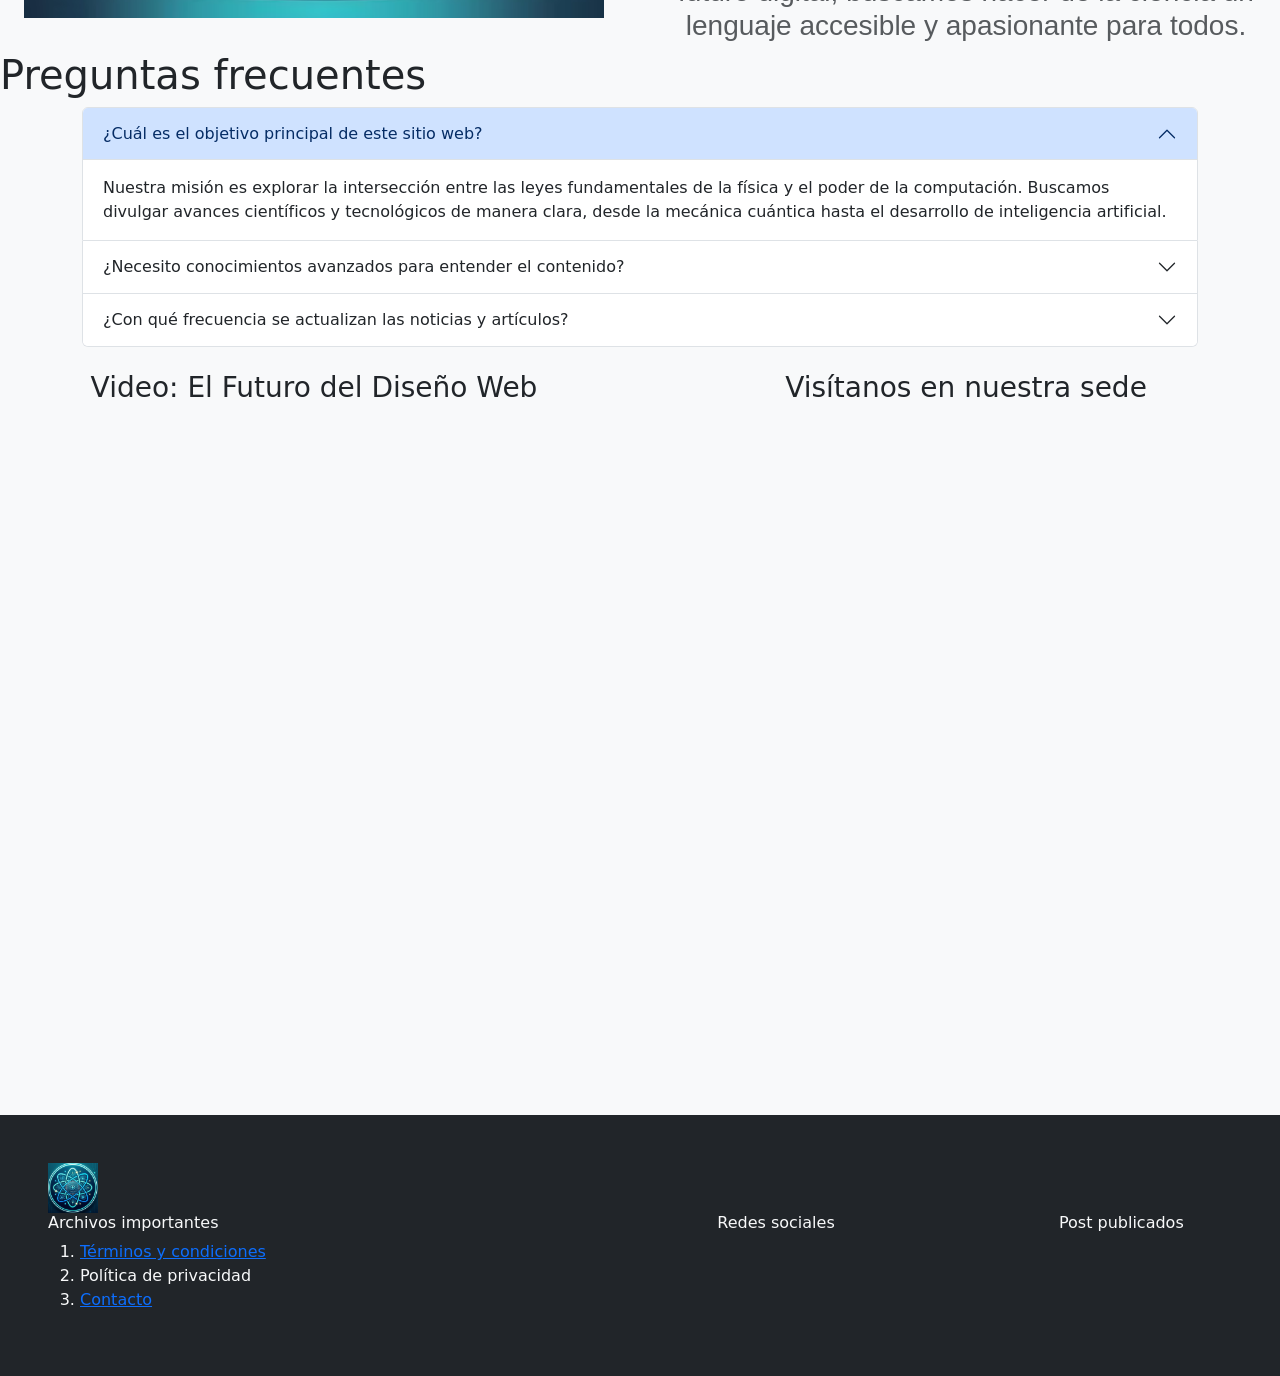
==== commit 9cc94002: "fix: mejorar funcionalidad y presentación de popovers en carrusel Cambios realizados: - Agregar atri" ====
--- a/index.html
+++ b/index.html
@@ -58,7 +58,7 @@
             <div class="collapse navbar-collapse justify-content-evenly" id="navbarContenido">
                 <ul class="navbar-nav mx-auto">
                     <li class="nav-item mx-3">
-                        <a class="nav-link active text-dark" aria-current="page" href="#">Inicio</a>
+                        <a class="nav-link active text-dark" aria-current="page" href="index.html">Inicio</a>
                     </li>
                     <li class="nav-item mx-3">
                         <a class="nav-link text-dark" href="#">Astrofisica</a>
@@ -94,7 +94,7 @@
                 <!-- Tarjeta principal con noticia sobre programa Artemis -->
                 <div class="col-5">
                     <!-- Tarjeta de Bootstrap con imagen, título y descripción -->
-                    <div class="card mb-3">
+                    <div class="card mb-3" id="post-1">
                         <img src="images/artemis III.jpeg" class="card-img-top" alt="imagen de artemis III">
                         <div class="card-body">
                             <!-- Título principal de la noticia -->
@@ -112,7 +112,7 @@
                 <!-- Tarjeta con noticia sobre astronauta Mike Fincke -->
                 <div class="col-5">
                     <!-- Tarjeta de Bootstrap con imagen, título y descripción -->
-                    <div class="card mb-3">
+                    <div class="card mb-3" id="post-2">
                         <img src="images/mike fincke.jpg" class="card-img-top" alt="imagen de Mike Fincke">
                         <div class="card-body">
                             <!-- Título de la noticia sobre incidente médico -->
@@ -132,7 +132,7 @@
                     <!-- Primera tarjeta: Noticia sobre investigación de Europa contra X -->
                     <div class="row">
                         <div class="col">
-                            <div class="card h-100">
+                            <div class="card h-100" id="post-3">
                                 <img src="images/grook.jpg" class="card-img-top" alt="imagen de Grok">
                                 <div class="card-body">
                                     <!-- Título sobre investigación de privacidad de X por IA Grok -->
@@ -147,7 +147,7 @@
                     <div class="row mt-2">
                         <!-- Título sobre dimisión del CEO del Foro Económico Mundial -->
                         <div class="col">
-                            <div class="card h-100">
+                            <div class="card h-100" id="post-4">
                                 <img src="images/foto economico.jpg" class="card-img-top"
                                     alt="imagen de foto economico">
                                 <div class="card-body">
@@ -198,8 +198,9 @@
                                 <button type="button" 
                                         class="btn btn-lg btn-danger" 
                                         data-bs-toggle="popover" 
-                                        data-bs-title="Popover title" 
-                                        data-bs-content="Imagen relacionada con ciencia">Click aqui para ver descripción</button>
+                                        data-bs-placement="top"
+                                        data-bs-title="Descripción de la imagen" 
+                                        data-bs-content="Estudiantes explorando conceptos cuánticos en un laboratorio de física avanzada, utilizando equipos de medición y computadoras para analizar datos experimentales.">Click aqui para ver descripción</button>
                                 <!-- Enlace que abre el modal de suscripción -->
                                 <p><a class="btn-primary" data-bs-toggle="modal" data-bs-target="#miModal" href="#">Haz click aqui para suscribirte</a></p>
                             </div>
@@ -217,8 +218,9 @@
                                 <button type="button"
                                         class="btn btn-lg btn-danger" 
                                         data-bs-toggle="popover" 
-                                        data-bs-title="Popover title" 
-                                        data-bs-content="Imagen relacionada con ciencia">Click aqui para ver descripción</button>
+                                        data-bs-placement="top"
+                                        data-bs-title="Descripción de la imagen" 
+                                        data-bs-content="Estudiantes realizando experimentos prácticos en física cuántica, manipulando equipos de laboratorio y analizando resultados en tiempo real con software especializado.">Click aqui para ver descripción</button>
                                 <!-- Enlace de suscripción -->
                                 <p><a class="btn-primary" data-bs-toggle="modal" data-bs-target="#miModal" href="#">Haz click aqui para suscribirte</a></p>
                             </div>
@@ -235,8 +237,9 @@
                                 <button type="button"
                                         class="btn btn-lg btn-danger" 
                                         data-bs-toggle="popover" 
-                                        data-bs-title="Popover title" 
-                                        data-bs-content="Imagen relacionada con ciencia">Click aqui para ver descripción</button>
+                                        data-bs-placement="top"
+                                        data-bs-title="Descripción de la imagen" 
+                                        data-bs-content="Científicos explorando el cosmos durante una sesión nocturna de laboratorio, utilizando telescopios y equipos de observación astronómica para estudiar fenómenos celestes.">Click aqui para ver descripción</button>
                                 <!-- Enlace para suscripción -->
                                 <p><a class="btn-primary" data-bs-toggle="modal" data-bs-target="#miModal" href="#">Haz click aqui para suscribirte</a></p>
                             </div>
@@ -356,7 +359,7 @@
             <div class="row">
                 <div class="col">
                 <!-- Sección con contenido multimedia (video) -->
-                 <h3 class = "text-center">Video: El Futuro del Diseño Web</h3>
+                <h3 class = "text-center">Video: El Futuro del Diseño Web</h3>
         <section class="d-flex mb-5 ms-5 me-5">
             <!-- Insertar video de YouTube -->
             <iframe width="100%" height="600" src="https://www.youtube.com/embed/wZniZEbPAzk?si=FfziH2dMP-VOwnX_"
@@ -389,66 +392,7 @@
             referrerpolicy="strict-origin-when-cross-origin" allowfullscreen></iframe>
     </div>
 
-    <!-- Sección de formulario de contacto para que los usuarios envíen consultas -->
-    <div class="contactanos">
-        <!-- Título principal de la sección de contacto -->
-        <h2 class="container">Contacto</h2>
-        <!-- Formulario Bootstrap con contenedor centrado -->
-        <form class = "container">
-        
-        <!-- CAMPO 1: Dirección de correo electrónico -->
-        <div class="mb-3">
-            <!-- Etiqueta para el campo de email (mb-3 = margen inferior de 3 unidades) -->
-            <label for="exampleInputEmail1" class="form-label">Dirección de correo electronico</label>
-            <!-- Campo de entrada de email con validación HTML5 -->
-            <!-- aria-describedby="emailHelp" vincula esta entrada con el texto de ayuda -->
-            <input type="email" class="form-control" id="exampleInputEmail1" aria-describedby="emailHelp">
-            <!-- Texto de ayuda que aparece debajo del campo -->
-            <div id="emailHelp" class="form-text">Tu correo no será compartido con terceros.</div>
-        </div>
-        
-        <!-- CAMPO 2: Textarea para describir la inquietud/mensaje del usuario -->
-        <div class="mb-3">
-            <!-- Etiqueta para el área de texto -->
-            <label for="exampleInputPassword1" class="form-label">Describe tu inquietud</label>
-            <!-- Área de texto para que el usuario escriba su mensaje (múltiples líneas) -->
-            <textarea class="form-control" aria-label="With textarea"></textarea>
-        </div>
-        
-        <!-- CAMPO 3: Checkbox para consentimiento de notificaciones -->
-        <div class="mb-3 form-check">
-            <!-- Checkbox que permite al usuario optar por recibir notificaciones -->
-            <input type="checkbox" class="form-check-input" id="exampleCheck1">
-            <!-- Etiqueta asociada al checkbox -->
-            <label class="form-check-label" for="exampleCheck1">Deseo recibir notificaciones</label>
-        </div>
-        
-        <!-- BOTÓN DE ENVÍO -->
-        <!-- El atributo id="mostrarAlerta" vincula este botón con el JavaScript para mostrar la alerta -->
-        <button type="button" class="btn btn-primary" id="mostrarAlerta">Enviar</button>
-        </form>
-    </div>
-
-    <!-- ALERTA DE CONFIRMACIÓN (inicialmente oculta con clase "d-none") -->
-    <!-- Esta alerta se muestra cuando el usuario hace clic en el botón "Enviar" -->
-    <!-- role="alert" asegura que los lectores de pantalla la anuncien como alerta -->
-    <!-- id="miAlerta" se usa para seleccionar este elemento en JavaScript -->
-    <div class="alert alert-warning alert-dismissible fade d-none mt-3 contactanos" role="alert" id="miAlerta">
-        <!-- Texto principal de la alerta -->
-        <!-- <strong> hace el texto más destacado -->
-        <strong>Completado</strong> Mensaje enviado correctamente. Nos pondremos en contacto contigo lo antes posible.
-        <!-- Botón para cerrar la alerta manualmente (data-bs-dismiss="alert" realiza esta acción) -->
-        <button type="button" class="btn-close" data-bs-dismiss="alert" aria-label="Cerrar"></button>
-    </div>
-
     </main>
-
-    <!-- Archivos y cdns -->
-    <link href="https://cdn.jsdelivr.net/npm/bootstrap@5.3.8/dist/css/bootstrap.min.css" rel="stylesheet" 
-    integrity="sha384-sRIl4kxILFvY47J16cr9ZwB07vP4J8+LH7qKQnuqkuIAvNWLzeN8tE5YBujZqJLB" crossorigin="anonymous">
-    <script src="https://cdn.jsdelivr.net/npm/bootstrap@5.3.8/dist/js/bootstrap.bundle.min.js" 
-    integrity="sha384-FKyoEForCGlyvwx9Hj09JcYn3nv7wiPVlz7YYwJrWVcXK/BmnVDxM+D2scQbITxI" crossorigin="anonymous"></script>
-    <script src="main.js"></script>
 
     <!-- Pie de página -->
     <footer class="bg-dark text-light p-5 mt-5">
@@ -461,9 +405,9 @@
                     <div class="col-5 text-start">
                         <h6>Archivos importantes</h6>
                         <ol>
-                            <li><a>Términos y condiciones</a></li>
+                            <li><a href="terminos_condiciones.html">Términos y condiciones</a></li>
                             <li><a>Política de privacidad</a></li>
-                            <li><a>Contacto</a></li>
+                            <li><a href="contact.html">Contacto</a></li>
                         </ol>
                     </div>
                     <div class="col-5">
@@ -476,8 +420,11 @@
             </div>
     </footer>
 
+    <!-- Archivos y cdns -->
+    <link href="https://cdn.jsdelivr.net/npm/bootstrap@5.3.8/dist/css/bootstrap.min.css" rel="stylesheet" 
+    integrity="sha384-sRIl4kxILFvY47J16cr9ZwB07vP4J8+LH7qKQnuqkuIAvNWLzeN8tE5YBujZqJLB" crossorigin="anonymous">
+    <script src="https://cdn.jsdelivr.net/npm/bootstrap@5.3.8/dist/js/bootstrap.bundle.min.js" 
+    integrity="sha384-FKyoEForCGlyvwx9Hj09JcYn3nv7wiPVlz7YYwJrWVcXK/BmnVDxM+D2scQbITxI" crossorigin="anonymous"></script>
+    <script src="main.js" defer></script>
 </body>
-
-
-
 </html>
--- a/css/style.css
+++ b/css/style.css
@@ -125,6 +125,10 @@
     transform: translateY(-5px);
 }
 
+.card{
+    cursor: pointer;
+}
+
 /* Estilos para la sección de contacto con márgenes laterales */
 .contactanos{
     padding-left: 20%;
@@ -135,4 +139,52 @@
 .multimedia{
     padding-left: 20%;
     padding-right: auto;
+}
+
+.title_home{
+    background-color: rgba(0,0,0,0);
+    cursor: pointer;
+    position: absolute;
+    left: 44%;
+}
+
+.img_cover{
+    height:1000px;
+    height: auto;
+    object-fit:cover;
+    width:100%;
+}
+
+.a_title{
+    text-decoration: none;
+    color: white;
+}
+
+.parrafo_post{
+    position:absolute;
+    color: #f4f4f4;
+    font-size: 35px;
+    top: 80%;
+    left: 2%;
+    text-shadow: 2px 2px 4px rgba(0,0,0,0.7);
+}
+
+.pie_de_foto{
+    font-size: 11px;
+    color: #666;
+    line-height: 1.3;
+    margin-top: 5px;
+    margin-left: 5px;
+    margin-bottom: 10px;
+}
+
+.contenedor-post{
+    margin-left: 20%;
+    margin-right: 20%;
+}
+
+.contenedor-post-content{
+    margin-left: 20%;
+    margin-top: 20px;
+    justify-content: center;
 }
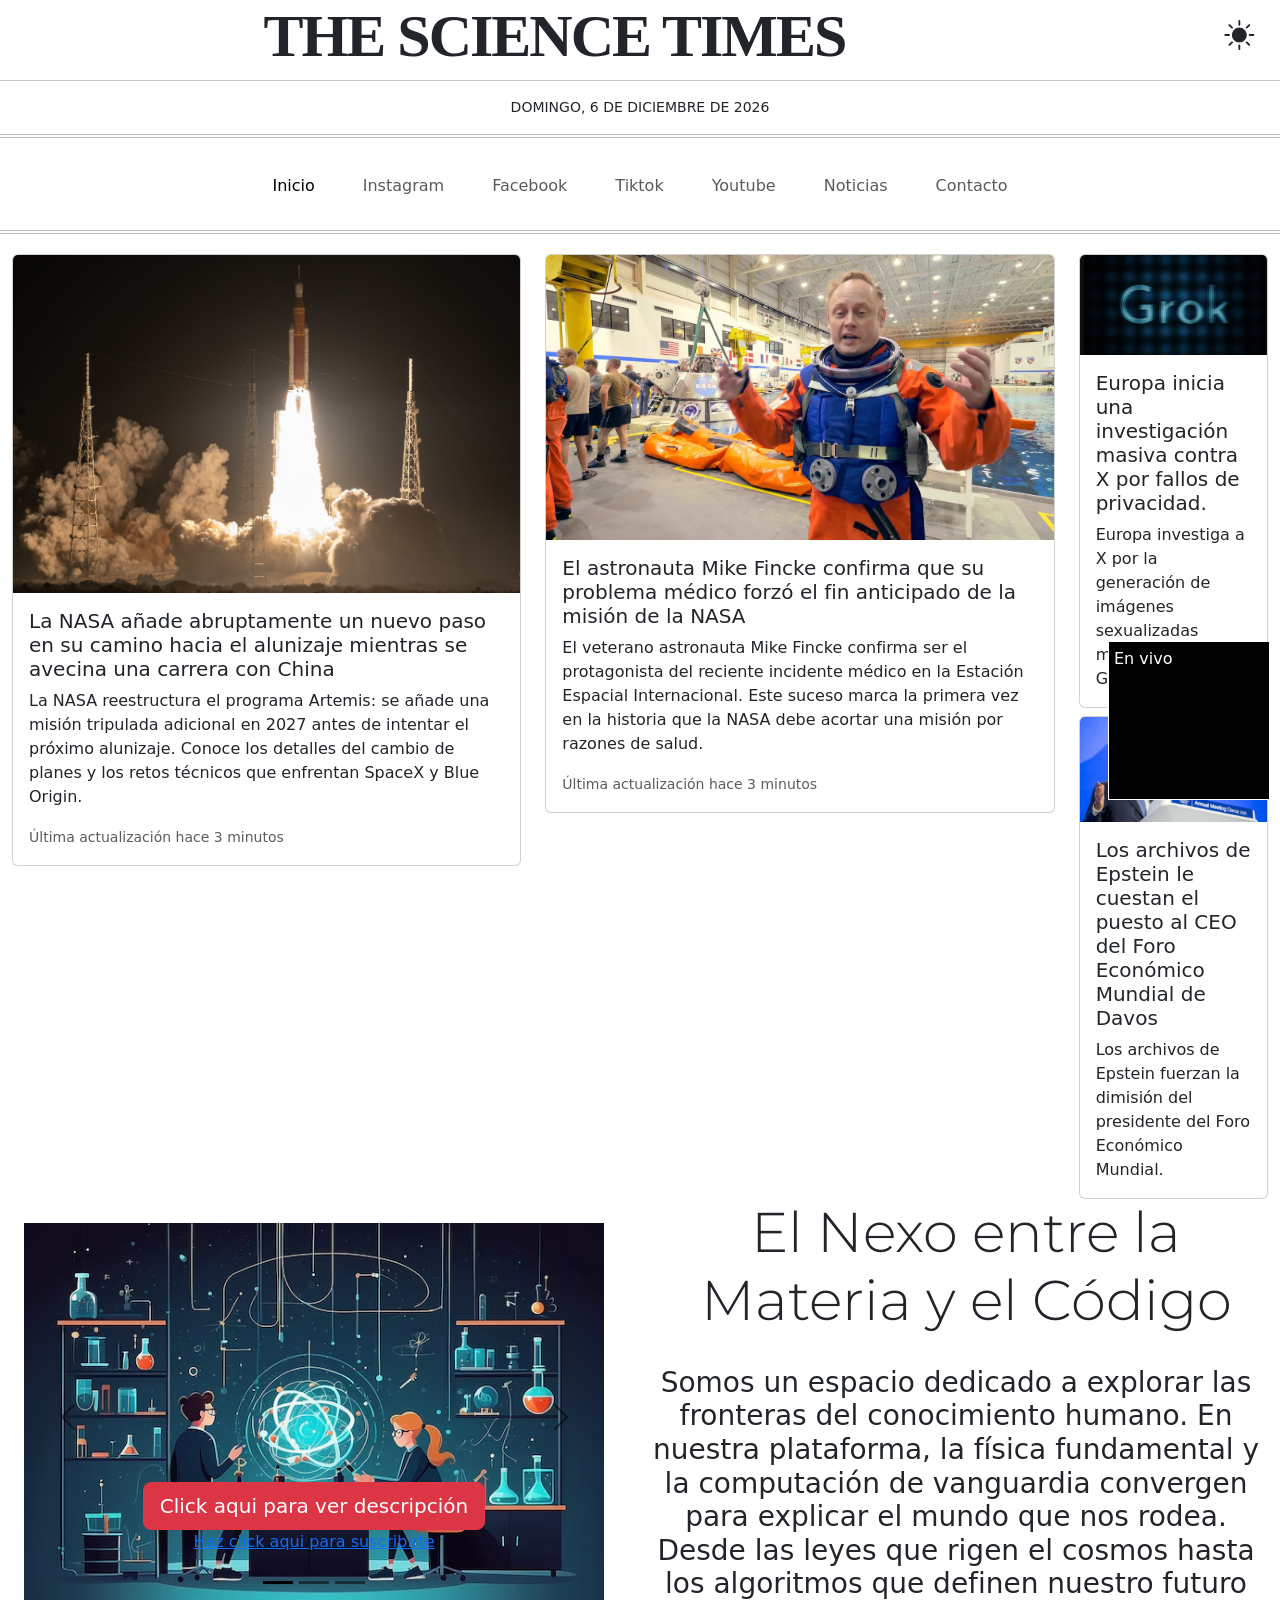
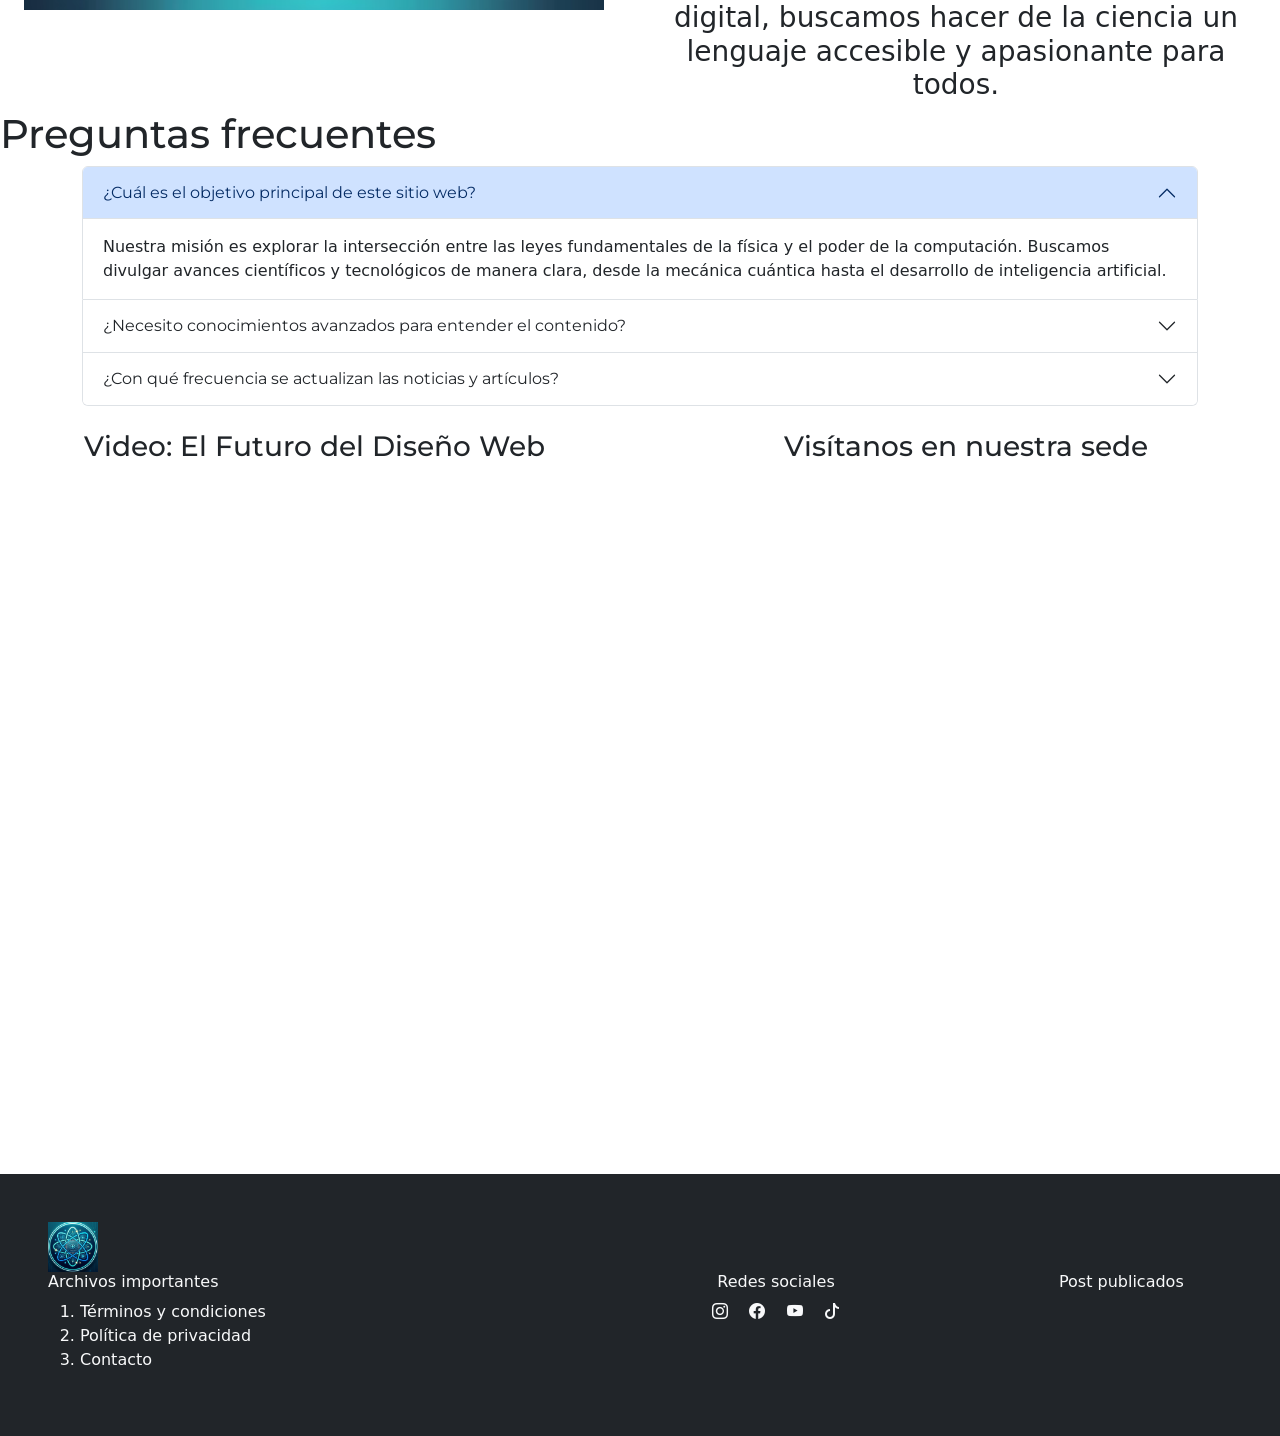
==== commit 8e79e3ea: "feat: agregar modo oscuro, iconos y mejorar tipografía de la página - Implementar sistema de modo os" ====
--- a/index.html
+++ b/index.html
@@ -10,18 +10,35 @@
     <meta name="robots" content="index, follow">
     <title>The Science Times</title>
     <link rel="icon" type="image/png" href="images/logo.png">
+    <link href="https://fonts.googleapis.com/css2?family=Roboto&family=Montserrat:wght@700&display=swap"
+        rel="stylesheet">
+    <link rel="stylesheet" href="https://cdn.jsdelivr.net/npm/bootstrap-icons@1.11.3/font/bootstrap-icons.css">
 
     <!-- Importar hoja de estilos CSS -->
     <link rel="stylesheet" href="css/style.css">
 </head>
 
-<body class="bg-light">
+<body>
     <!-- Encabezado principal del sitio web -->
     <header class="nyt-header">
-        <h1 class="logo">THE SCIENCE TIMES</h1>
-        <hr>
-        <p class="fecha-nyt">Fecha actual</p>
-        <hr class="double-line">
+        <div class="row">
+            <div class="col-8">
+                <h1 class="logo">THE SCIENCE TIMES</h1>
+            </div>
+            <div class="col-4">
+                <svg xmlns="http://www.w3.org/2000/svg" width="16" height="16" fill="currentColor"
+                    class="logo-modo bi bi-sun-fill" viewBox="0 0 16 16" id="toggle-mode">
+                    <path
+                        d="M8 12a4 4 0 1 0 0-8 4 4 0 0 0 0 8M8 0a.5.5 0 0 1 .5.5v2a.5.5 0 0 1-1 0v-2A.5.5 0 0 1 8 0m0 13a.5.5 0 0 1 .5.5v2a.5.5 0 0 1-1 0v-2A.5.5 0 0 1 8 13m8-5a.5.5 0 0 1-.5.5h-2a.5.5 0 0 1 0-1h2a.5.5 0 0 1 .5.5M3 8a.5.5 0 0 1-.5.5h-2a.5.5 0 0 1 0-1h2A.5.5 0 0 1 3 8m10.657-5.657a.5.5 0 0 1 0 .707l-1.414 1.415a.5.5 0 1 1-.707-.708l1.414-1.414a.5.5 0 0 1 .707 0m-9.193 9.193a.5.5 0 0 1 0 .707L3.05 13.657a.5.5 0 0 1-.707-.707l1.414-1.414a.5.5 0 0 1 .707 0m9.193 2.121a.5.5 0 0 1-.707 0l-1.414-1.414a.5.5 0 0 1 .707-.707l1.414 1.414a.5.5 0 0 1 0 .707M4.464 4.465a.5.5 0 0 1-.707 0L2.343 3.05a.5.5 0 1 1 .707-.707l1.414 1.414a.5.5 0 0 1 0 .708" />
+                </svg>
+            </div>
+            <hr>
+        </div>
+        <div class="row">
+            <p class="fecha-nyt" id="fecha-actual">Fecha actual</p>
+            <hr class="double-line">
+        </div>
+
     </header>
 
     <!-- Modal de términos y condiciones para suscripción -->
@@ -33,8 +50,10 @@
                     <button type="button" class="btn-close" data-bs-dismiss="modal" aria-label="Close"></button>
                 </div>
                 <div class="modal-body">
-                    <p>Al hacer clic en "Aceptar", te suscribes a nuestro boletín de noticias. Nos comprometemos a enviarte únicamente contenido relevante sobre física y computación. 
-                        Tus datos están protegidos bajo nuestra política de privacidad: no compartimos tu información con terceros y puedes darte de baja en cualquier momento haciendo 
+                    <p>Al hacer clic en "Aceptar", te suscribes a nuestro boletín de noticias. Nos comprometemos a
+                        enviarte únicamente contenido relevante sobre física y computación.
+                        Tus datos están protegidos bajo nuestra política de privacidad: no compartimos tu información
+                        con terceros y puedes darte de baja en cualquier momento haciendo
                         clic en el enlace al pie de nuestros correos.</p>
                 </div>
                 <div class="modal-footer">
@@ -46,40 +65,38 @@
     </div>
 
     <!-- Barra de navegación principal -->
-    <nav class="navbar navbar-expand-lg bg-body-tertiary">
+    <nav class="navbar navbar-expand-lg" id="mi-nav">
         <div class="container-fluid">
 
             <!-- Botón para desplegar menú en dispositivos móviles -->
-            <button class="navbar-toggler" type="button" data-bs-toggle="collapse" data-bs-target="#navbarContenido" aria-controls="navbarContenido" aria-expanded="false" aria-label="Toggle navigation">
-            <span class="navbar-toggler-icon"></span>
+            <button class="navbar-toggler" type="button" data-bs-toggle="collapse" data-bs-target="#navbarContenido"
+                aria-controls="navbarContenido" aria-expanded="false" aria-label="Toggle navigation">
+                <span class="navbar-toggler-icon"></span>
             </button>
 
             <!-- Elementos de navegación (menú principal) -->
             <div class="collapse navbar-collapse justify-content-evenly" id="navbarContenido">
-                <ul class="navbar-nav mx-auto">
-                    <li class="nav-item mx-3">
-                        <a class="nav-link active text-dark" aria-current="page" href="index.html">Inicio</a>
-                    </li>
-                    <li class="nav-item mx-3">
-                        <a class="nav-link text-dark" href="#">Astrofisica</a>
-                    </li>
-                    <li class="nav-item mx-3">
-                        <a class="nav-link text-dark" href="#">Computación Cuántica</a>
-                    </li>
-                    <li class="nav-item mx-3">
-                        <a class="nav-link text-dark" href="#">IA</a>
-                    </li>
-                    <li class="nav-item mx-3">
-                        <a class="nav-link text-dark" href="#">Ciberseguridad</a>
-                    </li>
-                    <li class="nav-item mx-3">
-                        <a class="nav-link text-dark" href="#">Hardware</a>
-                    </li>
-                    <li class="nav-item mx-3">
-                        <a class="nav-link text-dark" href="#">Laboratorio</a>
-                    </li>
-                    <li class="nav-item mx-3">
-                        <a class="nav-link text-dark" href="#">Noticias</a>
+                <ul class="navbar-nav mx-auto" id="nav-text">
+                    <li class="nav-item mx-3">
+                        <a class="nav-link active" aria-current="page" href="index.html">Inicio</a>
+                    </li>
+                    <li class="nav-item mx-3">
+                        <a class="nav-link" href="https://www.instagram.com">Instagram</a>
+                    </li>
+                    <li class="nav-item mx-3">
+                        <a class="nav-link" href="https://www.facebook.com">Facebook</a>
+                    </li>
+                    <li class="nav-item mx-3">
+                        <a class="nav-link" href="https://www.tiktok.com">Tiktok</a>
+                    </li>
+                    <li class="nav-item mx-3">
+                        <a class="nav-link" href="https://www.youtube.com">Youtube</a>
+                    </li>
+                    <li class="nav-item mx-3">
+                        <a class="nav-link" href="#">Noticias</a>
+                    </li>
+                    <li class="nav-item mx-3">
+                        <a class="nav-link" href="contact.html">Contacto</a>
                     </li>
                 </ul>
             </div>
@@ -170,110 +187,110 @@
                 <div class="col-6">
                     <!-- Contenedor principal del carrusel con ID único para referencias -->
                     <div id="carouselExampleDark" class="carousel carousel-dark slide m-4">
-                    
-                    <!-- Indicadores del carrusel: puntos de navegación para cada slide -->
-                    <div class="carousel-indicators">
-                        <!-- Indicador para el slide 1 (activo por defecto) -->
-                        <button type="button" data-bs-target="#carouselExampleDark" data-bs-slide-to="0" class="active"
-                            aria-current="true" aria-label="Slide 1"></button>
-                        <!-- Indicador para el slide 2 -->
-                        <button type="button" data-bs-target="#carouselExampleDark" data-bs-slide-to="1"
-                            aria-label="Slide 2"></button>
-                        <!-- Indicador para el slide 3 -->
-                        <button type="button" data-bs-target="#carouselExampleDark" data-bs-slide-to="2"
-                            aria-label="Slide 3"></button>
-                    </div>
-                    
-                    <!-- Contenedor con los slides (elementos intercambiables) -->
-                    <div class="carousel-inner">
-                        <!-- SLIDE 1: Estudiantes en laboratorio de física (activo por defecto) -->
-                        <!-- data-bs-interval="10000" = el slide se muestra durante 10 segundos -->
-                        <div class="carousel-item active" data-bs-interval="10000">
-                            <!-- Imagen del slide con clase w-100 para ancho completo -->
-                            <img src="images/estudiantes-exploracion-cuantica-laboratorio-fisica_839035-738902.avif"
-                                class="d-block w-100" alt="imagen, estudiantes en laboratorio de física">
-                            <!-- Leyenda sobre la imagen (visible solo en pantallas medianas y mayores) -->
-                            <div class="carousel-caption d-none d-md-block">
-                                <!-- Botón que abre un popover con información sobre la imagen -->
-                                <button type="button" 
-                                        class="btn btn-lg btn-danger" 
-                                        data-bs-toggle="popover" 
-                                        data-bs-placement="top"
-                                        data-bs-title="Descripción de la imagen" 
-                                        data-bs-content="Estudiantes explorando conceptos cuánticos en un laboratorio de física avanzada, utilizando equipos de medición y computadoras para analizar datos experimentales.">Click aqui para ver descripción</button>
-                                <!-- Enlace que abre el modal de suscripción -->
-                                <p><a class="btn-primary" data-bs-toggle="modal" data-bs-target="#miModal" href="#">Haz click aqui para suscribirte</a></p>
+
+                        <!-- Indicadores del carrusel: puntos de navegación para cada slide -->
+                        <div class="carousel-indicators">
+                            <!-- Indicador para el slide 1 (activo por defecto) -->
+                            <button type="button" data-bs-target="#carouselExampleDark" data-bs-slide-to="0"
+                                class="active" aria-current="true" aria-label="Slide 1"></button>
+                            <!-- Indicador para el slide 2 -->
+                            <button type="button" data-bs-target="#carouselExampleDark" data-bs-slide-to="1"
+                                aria-label="Slide 2"></button>
+                            <!-- Indicador para el slide 3 -->
+                            <button type="button" data-bs-target="#carouselExampleDark" data-bs-slide-to="2"
+                                aria-label="Slide 3"></button>
+                        </div>
+
+                        <!-- Contenedor con los slides (elementos intercambiables) -->
+                        <div class="carousel-inner">
+                            <!-- SLIDE 1: Estudiantes en laboratorio de física (activo por defecto) -->
+                            <!-- data-bs-interval="10000" = el slide se muestra durante 10 segundos -->
+                            <div class="carousel-item active" data-bs-interval="10000">
+                                <!-- Imagen del slide con clase w-100 para ancho completo -->
+                                <img src="images/estudiantes-exploracion-cuantica-laboratorio-fisica_839035-738902.avif"
+                                    class="d-block w-100" alt="imagen, estudiantes en laboratorio de física">
+                                <!-- Leyenda sobre la imagen (visible solo en pantallas medianas y mayores) -->
+                                <div class="carousel-caption d-none d-md-block">
+                                    <!-- Botón que abre un popover con información sobre la imagen -->
+                                    <button type="button" class="btn btn-lg btn-danger" data-bs-toggle="popover"
+                                        data-bs-placement="top" data-bs-title="Descripción de la imagen"
+                                        data-bs-content="Estudiantes explorando conceptos cuánticos en un laboratorio de física avanzada, utilizando equipos de medición y computadoras para analizar datos experimentales.">Click
+                                        aqui para ver descripción</button>
+                                    <!-- Enlace que abre el modal de suscripción -->
+                                    <p><a class="btn-primary" data-bs-toggle="modal" data-bs-target="#miModal"
+                                            href="#">Haz click aqui para suscribirte</a></p>
+                                </div>
                             </div>
-                        </div>
-                        
-                        <!-- SLIDE 2: Otro momento del laboratorio de física -->
-                        <!-- data-bs-interval="2000" = el slide se muestra durante 2 segundos -->
-                        <div class="carousel-item" data-bs-interval="2000">
-                            <!-- Imagen del segundo slide -->
-                            <img src="images/estudiantes-exploracion-cuantica-laboratorio-fisica_839035-739135.avif"
-                                class="d-block w-100" alt="imagen, estudiantes en laboratorio de física">
-                            <!-- Leyenda del segundo slide con botones interactivos -->
-                            <div class="carousel-caption d-none d-md-block">
-                                <!-- Botón de descripción -->
-                                <button type="button"
-                                        class="btn btn-lg btn-danger" 
-                                        data-bs-toggle="popover" 
-                                        data-bs-placement="top"
-                                        data-bs-title="Descripción de la imagen" 
-                                        data-bs-content="Estudiantes realizando experimentos prácticos en física cuántica, manipulando equipos de laboratorio y analizando resultados en tiempo real con software especializado.">Click aqui para ver descripción</button>
-                                <!-- Enlace de suscripción -->
-                                <p><a class="btn-primary" data-bs-toggle="modal" data-bs-target="#miModal" href="#">Haz click aqui para suscribirte</a></p>
+
+                            <!-- SLIDE 2: Otro momento del laboratorio de física -->
+                            <!-- data-bs-interval="2000" = el slide se muestra durante 2 segundos -->
+                            <div class="carousel-item" data-bs-interval="2000">
+                                <!-- Imagen del segundo slide -->
+                                <img src="images/estudiantes-exploracion-cuantica-laboratorio-fisica_839035-739135.avif"
+                                    class="d-block w-100" alt="imagen, estudiantes en laboratorio de física">
+                                <!-- Leyenda del segundo slide con botones interactivos -->
+                                <div class="carousel-caption d-none d-md-block">
+                                    <!-- Botón de descripción -->
+                                    <button type="button" class="btn btn-lg btn-danger" data-bs-toggle="popover"
+                                        data-bs-placement="top" data-bs-title="Descripción de la imagen"
+                                        data-bs-content="Estudiantes realizando experimentos prácticos en física cuántica, manipulando equipos de laboratorio y analizando resultados en tiempo real con software especializado.">Click
+                                        aqui para ver descripción</button>
+                                    <!-- Enlace de suscripción -->
+                                    <p><a class="btn-primary" data-bs-toggle="modal" data-bs-target="#miModal"
+                                            href="#">Haz click aqui para suscribirte</a></p>
+                                </div>
                             </div>
-                        </div>
-                        
-                        <!-- SLIDE 3: Científicos explorando el cosmos -->
-                        <div class="carousel-item">
-                            <!-- Imagen del tercer slide (sin data-bs-interval, usa el intervalo por defecto) -->
-                            <img src="images/explorando-cosmos-noche-cientificos-laboratorio_1164924-17751.avif"
-                                class="d-block w-100" alt="imagen, explorando el cosmos en una noche de laboratorio">
-                            <!-- Leyenda del tercer slide -->
-                            <div class="carousel-caption d-none d-md-block">
-                                <!-- Botón para ver descripción de la imagen -->
-                                <button type="button"
-                                        class="btn btn-lg btn-danger" 
-                                        data-bs-toggle="popover" 
-                                        data-bs-placement="top"
-                                        data-bs-title="Descripción de la imagen" 
-                                        data-bs-content="Científicos explorando el cosmos durante una sesión nocturna de laboratorio, utilizando telescopios y equipos de observación astronómica para estudiar fenómenos celestes.">Click aqui para ver descripción</button>
-                                <!-- Enlace para suscripción -->
-                                <p><a class="btn-primary" data-bs-toggle="modal" data-bs-target="#miModal" href="#">Haz click aqui para suscribirte</a></p>
+
+                            <!-- SLIDE 3: Científicos explorando el cosmos -->
+                            <div class="carousel-item">
+                                <!-- Imagen del tercer slide (sin data-bs-interval, usa el intervalo por defecto) -->
+                                <img src="images/explorando-cosmos-noche-cientificos-laboratorio_1164924-17751.avif"
+                                    class="d-block w-100"
+                                    alt="imagen, explorando el cosmos en una noche de laboratorio">
+                                <!-- Leyenda del tercer slide -->
+                                <div class="carousel-caption d-none d-md-block">
+                                    <!-- Botón para ver descripción de la imagen -->
+                                    <button type="button" class="btn btn-lg btn-danger" data-bs-toggle="popover"
+                                        data-bs-placement="top" data-bs-title="Descripción de la imagen"
+                                        data-bs-content="Científicos explorando el cosmos durante una sesión nocturna de laboratorio, utilizando telescopios y equipos de observación astronómica para estudiar fenómenos celestes.">Click
+                                        aqui para ver descripción</button>
+                                    <!-- Enlace para suscripción -->
+                                    <p><a class="btn-primary" data-bs-toggle="modal" data-bs-target="#miModal"
+                                            href="#">Haz click aqui para suscribirte</a></p>
+                                </div>
                             </div>
                         </div>
-                    </div>
-                    
-                    <!-- Botón para retroceder al slide anterior -->
-                    <button class="carousel-control-prev" type="button" data-bs-target="#carouselExampleDark"
-                        data-bs-slide="prev">
-                        <!-- Icono de flecha izquierda -->
-                        <span class="carousel-control-prev-icon" aria-hidden="true"></span>
-                        <!-- Texto para lectores de pantalla -->
-                        <span class="visually-hidden">Anterior</span>
-                    </button>
-                    
-                    <!-- Botón para avanzar al siguiente slide -->
-                    <button class="carousel-control-next" type="button" data-bs-target="#carouselExampleDark"
-                        data-bs-slide="next">
-                        <!-- Icono de flecha derecha -->
-                        <span class="carousel-control-next-icon" aria-hidden="true"></span>
-                        <!-- Texto para lectores de pantalla -->
-                        <span class="visually-hidden">Siguiente</span>
-                    </button>
-                </div>
-                </div>
-                
+
+                        <!-- Botón para retroceder al slide anterior -->
+                        <button class="carousel-control-prev" type="button" data-bs-target="#carouselExampleDark"
+                            data-bs-slide="prev">
+                            <!-- Icono de flecha izquierda -->
+                            <span class="carousel-control-prev-icon" aria-hidden="true"></span>
+                            <!-- Texto para lectores de pantalla -->
+                            <span class="visually-hidden">Anterior</span>
+                        </button>
+
+                        <!-- Botón para avanzar al siguiente slide -->
+                        <button class="carousel-control-next" type="button" data-bs-target="#carouselExampleDark"
+                            data-bs-slide="next">
+                            <!-- Icono de flecha derecha -->
+                            <span class="carousel-control-next-icon" aria-hidden="true"></span>
+                            <!-- Texto para lectores de pantalla -->
+                            <span class="visually-hidden">Siguiente</span>
+                        </button>
+                    </div>
+                </div>
+
                 <!-- Columna derecha: Descripción y propósito del sitio web -->
                 <div class="col-6 d-flex flex-column align-items-center justify-content-center">
                     <!-- Título principal que expresa el concepto del sitio -->
                     <h2 class="display-4">El Nexo entre la Materia y el Código</h2>
                     <!-- Párrafo descriptivo con la misión de la plataforma -->
-                    <p class="h3 text-center mt-4 fw-normal text-muted" style="font-family: Arial, Helvetica, sans-serif;">Somos un espacio dedicado a explorar las fronteras del conocimiento humano. 
-                        En nuestra plataforma, la física fundamental y la computación de vanguardia convergen para explicar el mundo que nos rodea. 
-                        Desde las leyes que rigen el cosmos hasta los algoritmos que definen nuestro futuro digital, 
+                    <p class="h3 text-center mt-4 fw-normal" style=" margin-right: 20px;">Somos un espacio dedicado
+                        a explorar las fronteras del conocimiento humano.
+                        En nuestra plataforma, la física fundamental y la computación de vanguardia convergen para
+                        explicar el mundo que nos rodea.
+                        Desde las leyes que rigen el cosmos hasta los algoritmos que definen nuestro futuro digital,
                         buscamos hacer de la ciencia un lenguaje accesible y apasionante para todos.</p>
                 </div>
             </div>
@@ -285,72 +302,82 @@
             <h1>Preguntas frecuentes</h1>
             <!-- Acordeón Bootstrap: componente que permite expandir/contraer elementos -->
             <div class="accordion container" id="accordionPanelsStayOpenExample">
-            
-            <!-- PREGUNTA 1: Objetivo del sitio web -->
-            <div class="accordion-item">
-                <!-- Encabezado del acordeón -->
-                <h2 class="accordion-header">
-                <!-- Botón colapsable: cuando se hace clic, expande o contrae la respuesta -->
-                <!-- data-bs-toggle="collapse" activa la funcionalidad de colapso -->
-                <!-- data-bs-target="#panelsStayOpen-collapseOne" vincula este botón con su contenido correspondiente -->
-                <!-- aria-expanded="true" indica que el elemento está expandido por defecto -->
-                <button class="accordion-button" type="button" data-bs-toggle="collapse" data-bs-target="#panelsStayOpen-collapseOne" aria-expanded="true" aria-controls="panelsStayOpen-collapseOne">
-                    ¿Cuál es el objetivo principal de este sitio web?
-                </button>
-                </h2>
-                <!-- Contenedor que se expande/contrae al hacer clic en el botón -->
-                <!-- La clase "show" hace que esté expandido por defecto -->
-                <div id="panelsStayOpen-collapseOne" class="accordion-collapse collapse show">
-                <!-- Cuerpo del acordeón con la respuesta a la pregunta -->
-                <div class="accordion-body">
-                    Nuestra misión es explorar la intersección entre las leyes fundamentales de la física y el poder de la computación. 
-                    Buscamos divulgar avances científicos y tecnológicos de manera clara, desde la mecánica cuántica hasta el desarrollo de inteligencia artificial.
-                </div>
-                </div>
-            </div>
-            
-            <!-- PREGUNTA 2: Nivel de conocimientos requerido -->
-            <div class="accordion-item">
-                <!-- Encabezado del acordeón para la segunda pregunta -->
-                <h2 class="accordion-header">
-                <!-- Botón colapsable para la segunda pregunta -->
-                <!-- data-bs-target="#panelsStayOpen-collapseTwo" vincula este botón con su respuesta -->
-                <!-- La clase "collapsed" indica que está contraído por defecto -->
-                <!-- aria-expanded="false" confirma que el elemento está contraído -->
-                <button class="accordion-button collapsed" type="button" data-bs-toggle="collapse" data-bs-target="#panelsStayOpen-collapseTwo" aria-expanded="false" aria-controls="panelsStayOpen-collapseTwo">
-                    ¿Necesito conocimientos avanzados para entender el contenido?
-                </button>
-                </h2>
-                <!-- Contenedor colapsable para la segunda respuesta (contraído por defecto) -->
-                <div id="panelsStayOpen-collapseTwo" class="accordion-collapse collapse">
-                <!-- Cuerpo con la respuesta a la segunda pregunta -->
-                <div class="accordion-body">
-                    No. Aunque tratamos temas complejos, nuestros artículos están redactados para ser accesibles tanto para entusiastas que están comenzando como para estudiantes 
-                    de ciencias e ingeniería que buscan profundizar en conceptos específicos.
-                </div>
-                </div>
-            </div>
-            
-            <!-- PREGUNTA 3: Frecuencia de actualizaciones -->
-            <div class="accordion-item">
-                <!-- Encabezado del acordeón para la tercera pregunta -->
-                <h2 class="accordion-header">
-                <!-- Botón colapsable para la tercera pregunta -->
-                <!-- data-bs-target="#panelsStayOpen-collapseThree" vincula este botón con su respuesta -->
-                <!-- aria-expanded="false" indica que está contraído por defecto -->
-                <button class="accordion-button collapsed" type="button" data-bs-toggle="collapse" data-bs-target="#panelsStayOpen-collapseThree" aria-expanded="false" aria-controls="panelsStayOpen-collapseThree">
-                    ¿Con qué frecuencia se actualizan las noticias y artículos?
-                </button>
-                </h2>
-                <!-- Contenedor colapsable para la tercera respuesta -->
-                <div id="panelsStayOpen-collapseThree" class="accordion-collapse collapse">
-                <!-- Cuerpo con la respuesta a la tercera pregunta -->
-                <div class="accordion-body">
-                    Mantenemos un ritmo de actualización constante. Publicamos análisis detallados y noticias de última hora 
-                    —como las misiones Artemis de la NASA o regulaciones de IA en Europa— de forma semanal.
-                </div>
-                </div>
-            </div>
+
+                <!-- PREGUNTA 1: Objetivo del sitio web -->
+                <div class="accordion-item">
+                    <!-- Encabezado del acordeón -->
+                    <h2 class="accordion-header">
+                        <!-- Botón colapsable: cuando se hace clic, expande o contrae la respuesta -->
+                        <!-- data-bs-toggle="collapse" activa la funcionalidad de colapso -->
+                        <!-- data-bs-target="#panelsStayOpen-collapseOne" vincula este botón con su contenido correspondiente -->
+                        <!-- aria-expanded="true" indica que el elemento está expandido por defecto -->
+                        <button class="accordion-button" type="button" data-bs-toggle="collapse"
+                            data-bs-target="#panelsStayOpen-collapseOne" aria-expanded="true"
+                            aria-controls="panelsStayOpen-collapseOne">
+                            ¿Cuál es el objetivo principal de este sitio web?
+                        </button>
+                    </h2>
+                    <!-- Contenedor que se expande/contrae al hacer clic en el botón -->
+                    <!-- La clase "show" hace que esté expandido por defecto -->
+                    <div id="panelsStayOpen-collapseOne" class="accordion-collapse collapse show">
+                        <!-- Cuerpo del acordeón con la respuesta a la pregunta -->
+                        <div class="accordion-body">
+                            Nuestra misión es explorar la intersección entre las leyes fundamentales de la física y el
+                            poder de la computación.
+                            Buscamos divulgar avances científicos y tecnológicos de manera clara, desde la mecánica
+                            cuántica hasta el desarrollo de inteligencia artificial.
+                        </div>
+                    </div>
+                </div>
+
+                <!-- PREGUNTA 2: Nivel de conocimientos requerido -->
+                <div class="accordion-item">
+                    <!-- Encabezado del acordeón para la segunda pregunta -->
+                    <h2 class="accordion-header">
+                        <!-- Botón colapsable para la segunda pregunta -->
+                        <!-- data-bs-target="#panelsStayOpen-collapseTwo" vincula este botón con su respuesta -->
+                        <!-- La clase "collapsed" indica que está contraído por defecto -->
+                        <!-- aria-expanded="false" confirma que el elemento está contraído -->
+                        <button class="accordion-button collapsed" type="button" data-bs-toggle="collapse"
+                            data-bs-target="#panelsStayOpen-collapseTwo" aria-expanded="false"
+                            aria-controls="panelsStayOpen-collapseTwo">
+                            ¿Necesito conocimientos avanzados para entender el contenido?
+                        </button>
+                    </h2>
+                    <!-- Contenedor colapsable para la segunda respuesta (contraído por defecto) -->
+                    <div id="panelsStayOpen-collapseTwo" class="accordion-collapse collapse">
+                        <!-- Cuerpo con la respuesta a la segunda pregunta -->
+                        <div class="accordion-body">
+                            No. Aunque tratamos temas complejos, nuestros artículos están redactados para ser accesibles
+                            tanto para entusiastas que están comenzando como para estudiantes
+                            de ciencias e ingeniería que buscan profundizar en conceptos específicos.
+                        </div>
+                    </div>
+                </div>
+
+                <!-- PREGUNTA 3: Frecuencia de actualizaciones -->
+                <div class="accordion-item">
+                    <!-- Encabezado del acordeón para la tercera pregunta -->
+                    <h2 class="accordion-header">
+                        <!-- Botón colapsable para la tercera pregunta -->
+                        <!-- data-bs-target="#panelsStayOpen-collapseThree" vincula este botón con su respuesta -->
+                        <!-- aria-expanded="false" indica que está contraído por defecto -->
+                        <button class="accordion-button collapsed" type="button" data-bs-toggle="collapse"
+                            data-bs-target="#panelsStayOpen-collapseThree" aria-expanded="false"
+                            aria-controls="panelsStayOpen-collapseThree">
+                            ¿Con qué frecuencia se actualizan las noticias y artículos?
+                        </button>
+                    </h2>
+                    <!-- Contenedor colapsable para la tercera respuesta -->
+                    <div id="panelsStayOpen-collapseThree" class="accordion-collapse collapse">
+                        <!-- Cuerpo con la respuesta a la tercera pregunta -->
+                        <div class="accordion-body">
+                            Mantenemos un ritmo de actualización constante. Publicamos análisis detallados y noticias de
+                            última hora
+                            —como las misiones Artemis de la NASA o regulaciones de IA en Europa— de forma semanal.
+                        </div>
+                    </div>
+                </div>
             </div>
         </div>
 
@@ -358,39 +385,40 @@
         <div>
             <div class="row">
                 <div class="col">
-                <!-- Sección con contenido multimedia (video) -->
-                <h3 class = "text-center">Video: El Futuro del Diseño Web</h3>
-        <section class="d-flex mb-5 ms-5 me-5">
-            <!-- Insertar video de YouTube -->
-            <iframe width="100%" height="600" src="https://www.youtube.com/embed/wZniZEbPAzk?si=FfziH2dMP-VOwnX_"
+                    <!-- Sección con contenido multimedia (video) -->
+                    <h3 class="text-center">Video: El Futuro del Diseño Web</h3>
+                    <section class="d-flex mb-5 ms-5 me-5">
+                        <!-- Insertar video de YouTube -->
+                        <iframe width="100%" height="600"
+                            src="https://www.youtube.com/embed/wZniZEbPAzk?si=FfziH2dMP-VOwnX_"
+                            title="YouTube video player" frameborder="0"
+                            allow="accelerometer; autoplay; clipboard-write; encrypted-media; gyroscope; picture-in-picture; web-share"
+                            referrerpolicy="strict-origin-when-cross-origin" allowfullscreen></iframe>
+                    </section>
+                </div>
+                <div class="col">
+                    <!-- Sección con mapa de ubicación -->
+                    <h3 class="text-center">Visítanos en nuestra sede</h3>
+                    <section class="mb-5 ms-5 me-5">
+                        <!-- Insertar mapa de Google Maps -->
+                        <iframe
+                            src="https://www.google.com/maps/embed?pb=!1m18!1m12!1m3!1d3784.123!2d-69.940!3d18.484!2m3!1f0!2f0!3f0!3m2!1i1024!2i768!4f13.1!3m3!1m2!1s0x8eaf898444a77323%3A0x1384061807d9f957!2sUNPHU!5e0!3m2!1ses!2sdo!4v1620000000000!5m2!1ses!2sdo"
+                            width="100%" height="600" style="border:0;" allowfullscreen=""></iframe>
+                    </section>
+                </div>
+            </div>
+        </div>
+
+
+        <!-- Widget fijo en la esquina inferior derecha (noticia en vivo) -->
+        <div class="news-fixed">
+            <p>En vivo</p>
+            <!-- Video en vivo incrustado -->
+            <iframe width="150" height="100" src="https://www.youtube.com/embed/gsMofms3Ztg?si=fNGbj4QF8_E1UUHr"
                 title="YouTube video player" frameborder="0"
                 allow="accelerometer; autoplay; clipboard-write; encrypted-media; gyroscope; picture-in-picture; web-share"
                 referrerpolicy="strict-origin-when-cross-origin" allowfullscreen></iframe>
-        </section>
-                </div>
-                <div class="col">
-                <!-- Sección con mapa de ubicación -->
-                <h3 class = "text-center">Visítanos en nuestra sede</h3>
-        <section class="mb-5 ms-5 me-5">
-            <!-- Insertar mapa de Google Maps -->
-            <iframe
-                src="https://www.google.com/maps/embed?pb=!1m18!1m12!1m3!1d3784.123!2d-69.940!3d18.484!2m3!1f0!2f0!3f0!3m2!1i1024!2i768!4f13.1!3m3!1m2!1s0x8eaf898444a77323%3A0x1384061807d9f957!2sUNPHU!5e0!3m2!1ses!2sdo!4v1620000000000!5m2!1ses!2sdo"
-                width="100%" height="600" style="border:0;" allowfullscreen=""></iframe>
-        </section>
-                </div>
-            </div>
-            </div>
-        
-
-    <!-- Widget fijo en la esquina inferior derecha (noticia en vivo) -->
-    <div class="news-fixed">
-        <p>En vivo</p>
-        <!-- Video en vivo incrustado -->
-        <iframe width="150" height="100" src="https://www.youtube.com/embed/gsMofms3Ztg?si=fNGbj4QF8_E1UUHr"
-            title="YouTube video player" frameborder="0"
-            allow="accelerometer; autoplay; clipboard-write; encrypted-media; gyroscope; picture-in-picture; web-share"
-            referrerpolicy="strict-origin-when-cross-origin" allowfullscreen></iframe>
-    </div>
+        </div>
 
     </main>
 
@@ -405,13 +433,29 @@
                     <div class="col-5 text-start">
                         <h6>Archivos importantes</h6>
                         <ol>
-                            <li><a href="terminos_condiciones.html">Términos y condiciones</a></li>
-                            <li><a>Política de privacidad</a></li>
-                            <li><a href="contact.html">Contacto</a></li>
+                            <li><a href="terminos_condiciones.html" class="footer_elements">Términos y condiciones</a>
+                            </li>
+                            <li><a href="privacidad.html" class="footer_elements">Política de privacidad</a></li>
+                            <li><a href="contact.html" class="footer_elements">Contacto</a></li>
                         </ol>
                     </div>
                     <div class="col-5">
-                        <h6>Redes sociales</h6>
+                        <div class="row">
+                            <h6>Redes sociales</h6>
+                        </div>
+                        <a href="https://www.instagram.com/estarlinlopez46?igsh=MTNybWZua21mcGVnbg==" target="_blank"
+                            rel="noopener noreferrer" class="icons">
+                            <i class="bi bi-instagram m-2"></i> <!-- Instagram -->
+                        </a>
+                        <a href="https://www.facebook.com/" target="_blank" rel="noopener noreferrer" class="icons">
+                            <i class="bi bi-facebook m-2"></i> <!-- Facebook -->
+                        </a>
+                        <a href="https://www.youtube.com/" target="_blank" rel="noopener noreferrer" class="icons">
+                            <i class="bi bi-youtube m-2"></i> <!-- YouTube -->
+                        </a>
+                        <a href="https://www.tiktok.com/" target="_blank" rel="noopener noreferrer" class="icons">
+                            <i class="bi bi-tiktok m-2"></i> <!-- TikTok -->
+                        </a>
                     </div>
                     <div class="col-2">
                         <h6>Post publicados</h6>
@@ -421,10 +465,12 @@
     </footer>
 
     <!-- Archivos y cdns -->
-    <link href="https://cdn.jsdelivr.net/npm/bootstrap@5.3.8/dist/css/bootstrap.min.css" rel="stylesheet" 
-    integrity="sha384-sRIl4kxILFvY47J16cr9ZwB07vP4J8+LH7qKQnuqkuIAvNWLzeN8tE5YBujZqJLB" crossorigin="anonymous">
-    <script src="https://cdn.jsdelivr.net/npm/bootstrap@5.3.8/dist/js/bootstrap.bundle.min.js" 
-    integrity="sha384-FKyoEForCGlyvwx9Hj09JcYn3nv7wiPVlz7YYwJrWVcXK/BmnVDxM+D2scQbITxI" crossorigin="anonymous"></script>
+    <link href="https://cdn.jsdelivr.net/npm/bootstrap@5.3.8/dist/css/bootstrap.min.css" rel="stylesheet"
+        integrity="sha384-sRIl4kxILFvY47J16cr9ZwB07vP4J8+LH7qKQnuqkuIAvNWLzeN8tE5YBujZqJLB" crossorigin="anonymous">
+    <script src="https://cdn.jsdelivr.net/npm/bootstrap@5.3.8/dist/js/bootstrap.bundle.min.js"
+        integrity="sha384-FKyoEForCGlyvwx9Hj09JcYn3nv7wiPVlz7YYwJrWVcXK/BmnVDxM+D2scQbITxI"
+        crossorigin="anonymous"></script>
     <script src="main.js" defer></script>
 </body>
+
 </html>
--- a/css/style.css
+++ b/css/style.css
@@ -4,18 +4,28 @@
 
 /* Estilos del cuerpo principal */
 body {
-    font-family: "Georgia", serif;
     background-color: #ffffff;
     color: #333;
     max-width: auto;
     margin: 0 auto;
+    font-family: 'Roboto', sans-serif;
+}
+
+body.dark-mode {
+    background-color: #121212;
+    color: #ffffff;
+    max-width: auto;
+    margin: 0 auto;
+}
+
+h1, h2, h3 {
+    font-family: "Montserrat", sans-serif;
 }
 
 /* Estilos del logo principal */
 .logo{
     font-size: 60px;
-    color: #000;
-    text-align: center;
+    text-align: right;
     font-family:'Times New Roman', serif;
     font-weight: 900;
     letter-spacing: -2px;
@@ -41,7 +51,6 @@
 
 /* Párrafo de introducción destacado */
 .introduction{
-    background-color: #f4f4f4;
     font-style: italic;
     padding: 10px;
 }
@@ -187,4 +196,26 @@
     margin-left: 20%;
     margin-top: 20px;
     justify-content: center;
-}+}
+
+.footer_elements{
+    color: inherit;
+    cursor: pointer;
+    text-decoration: none;
+}
+
+.icons{
+    color: inherit;
+    cursor: pointer;
+    text-decoration: none;
+}
+
+.logo-modo{
+    width: 100%;
+    height: 30px;
+    position: relative;
+    top: 25%;
+    left: 40%;
+    cursor: pointer;
+}
+
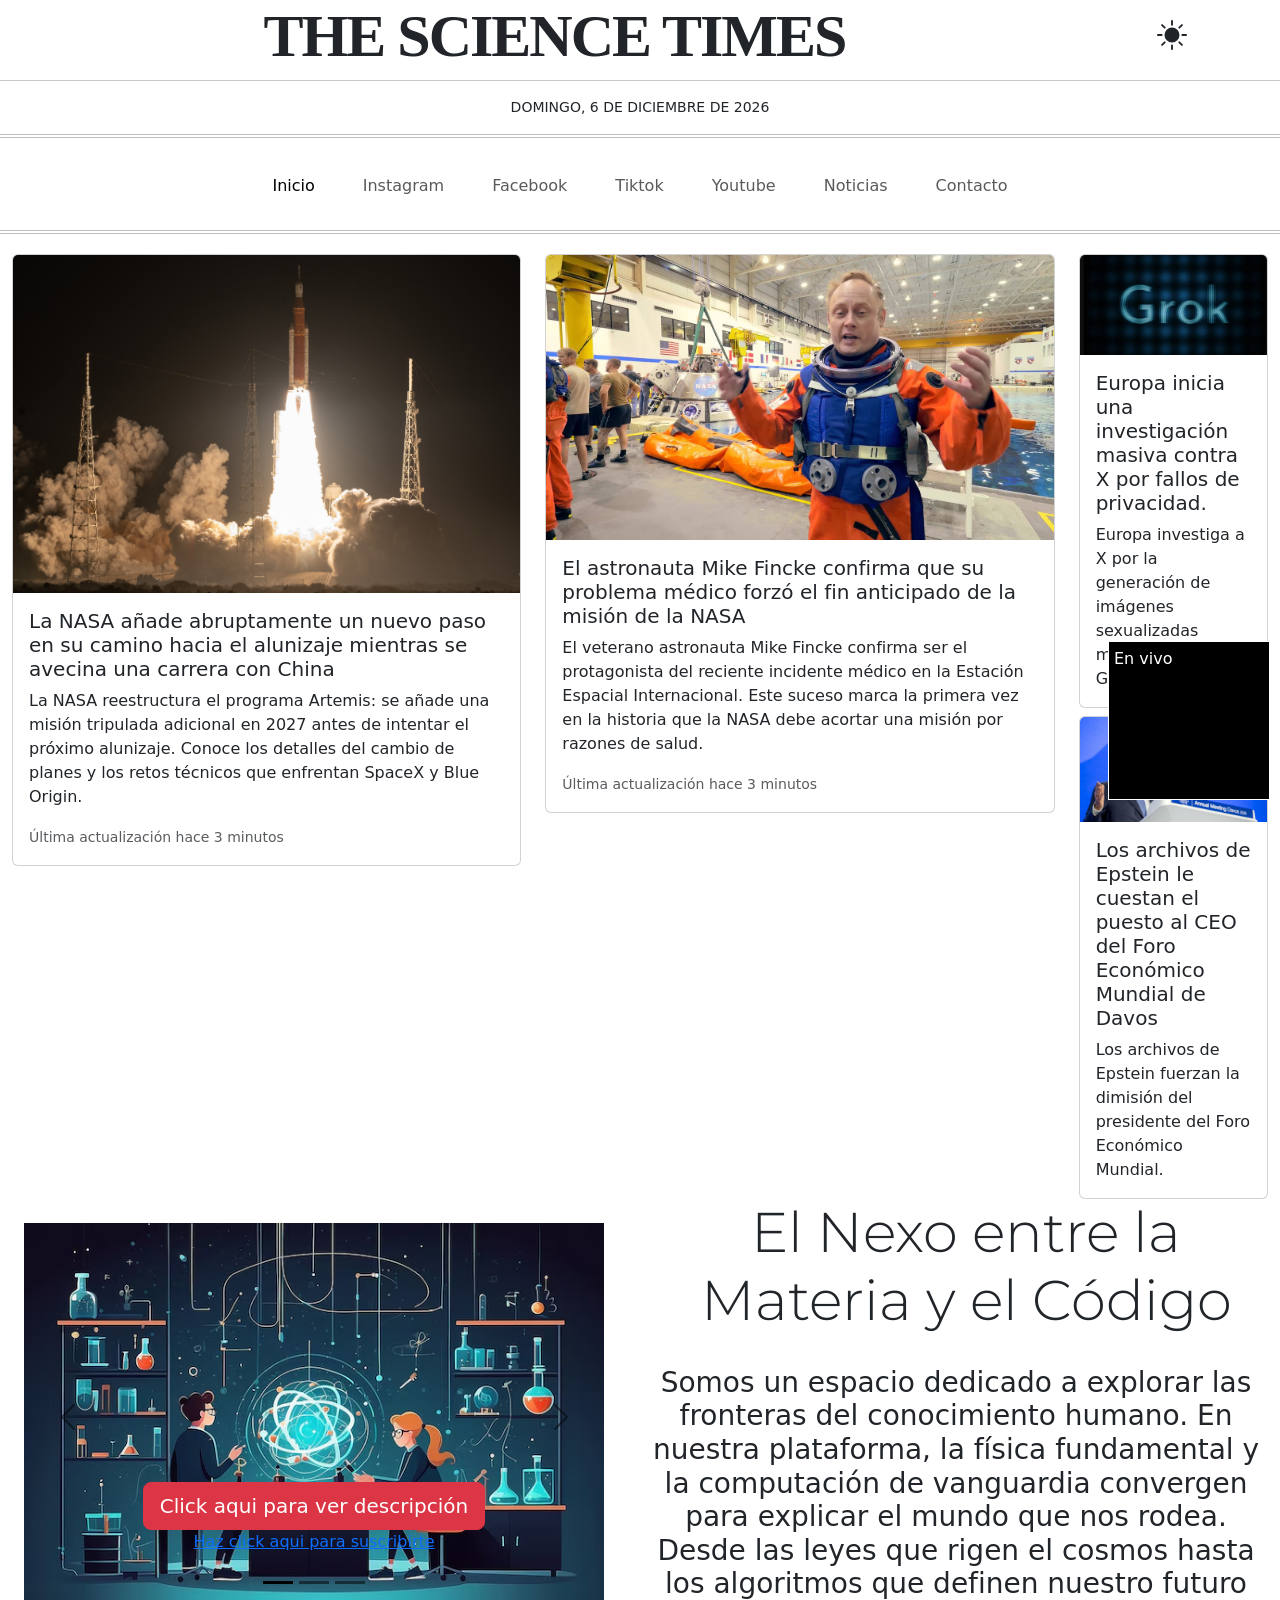
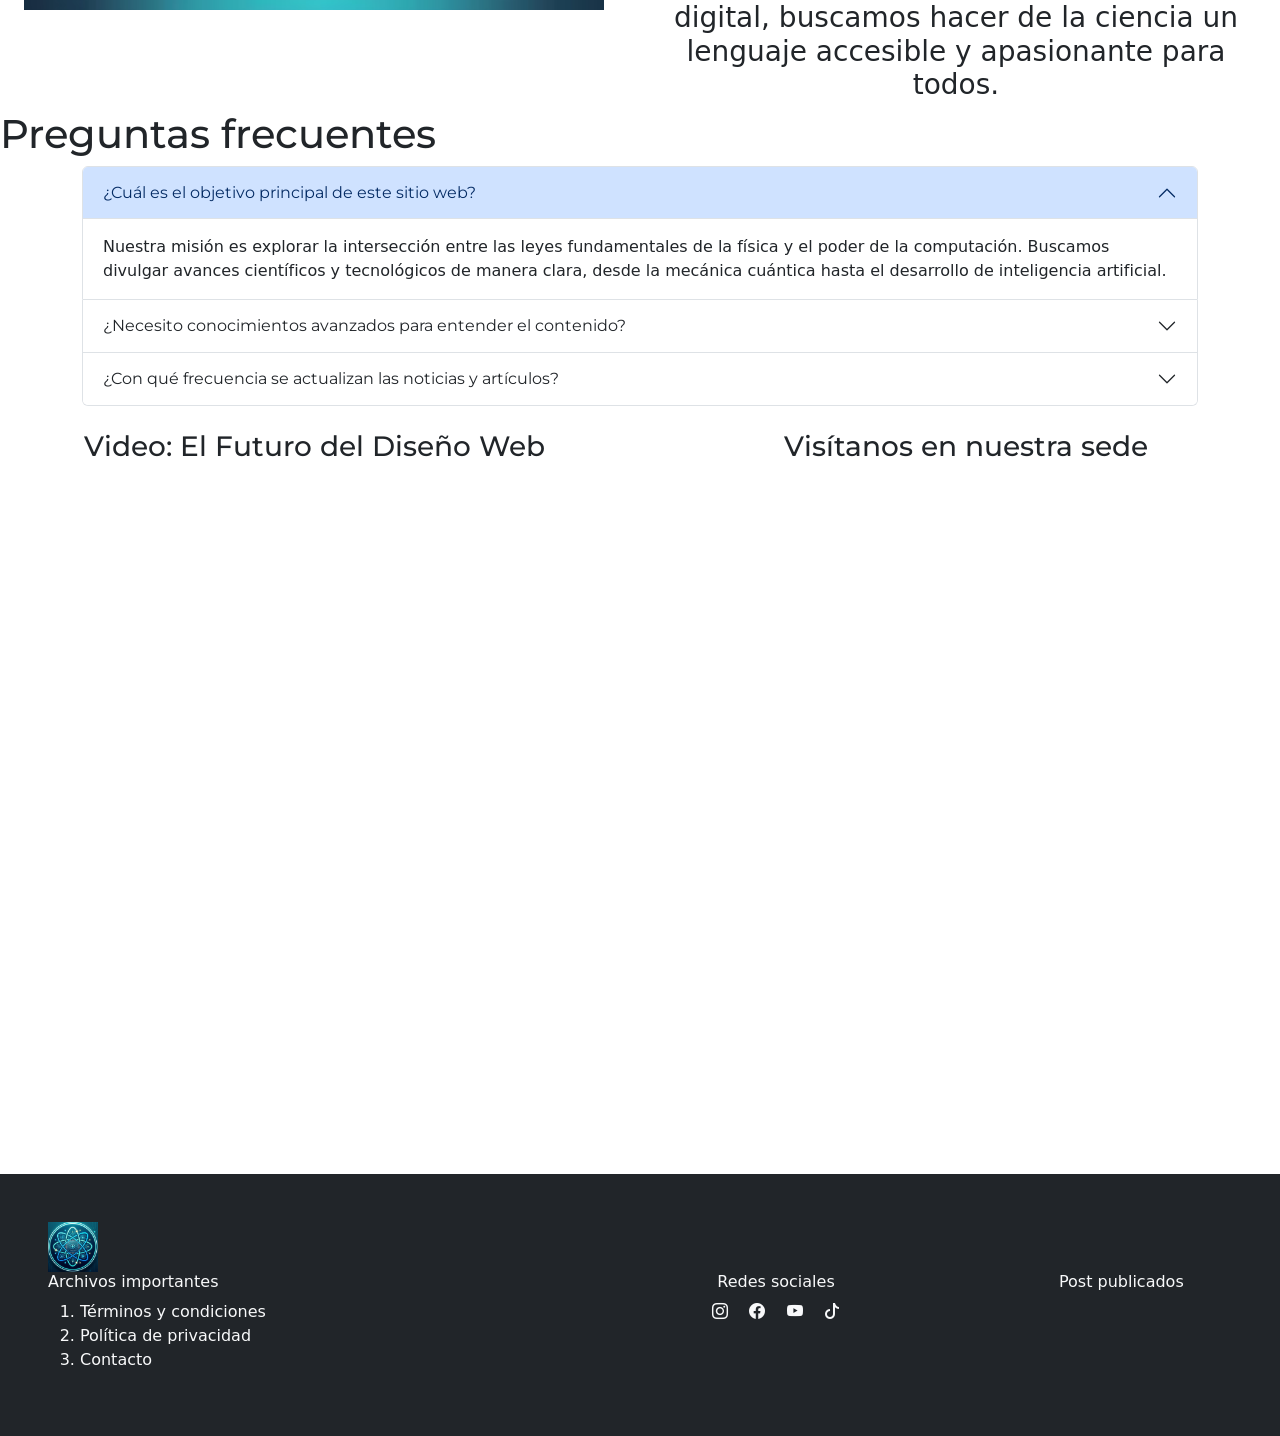
==== commit ab60ce44: "feat: modificacion de layour y enlaces ademas de la adicion de la pagina de noticias" ====
--- a/index.html
+++ b/index.html
@@ -93,7 +93,7 @@
                         <a class="nav-link" href="https://www.youtube.com">Youtube</a>
                     </li>
                     <li class="nav-item mx-3">
-                        <a class="nav-link" href="#">Noticias</a>
+                        <a class="nav-link" href="news.html">Noticias</a>
                     </li>
                     <li class="nav-item mx-3">
                         <a class="nav-link" href="contact.html">Contacto</a>
--- a/css/style.css
+++ b/css/style.css
@@ -3,6 +3,10 @@
    ============================================ */
 
 /* Estilos del cuerpo principal */
+html, body {
+    overflow-x: hidden;
+}
+
 body {
     background-color: #ffffff;
     color: #333;
@@ -39,7 +43,7 @@
 }
 
 /* ============================================
-   ESTILOS DE ARTÍCULOS
+    ESTILOS DE ARTÍCULOS
    ============================================ */
 
 /* Título del artículo principal */
@@ -211,11 +215,16 @@
 }
 
 .logo-modo{
-    width: 100%;
+    width: auto;
     height: 30px;
     position: relative;
     top: 25%;
-    left: 40%;
-    cursor: pointer;
-}
-
+    left: 70%;
+    cursor: pointer;
+}
+
+.dimension{
+    margin-left: 20px;
+    margin-right: 20px;
+}
+
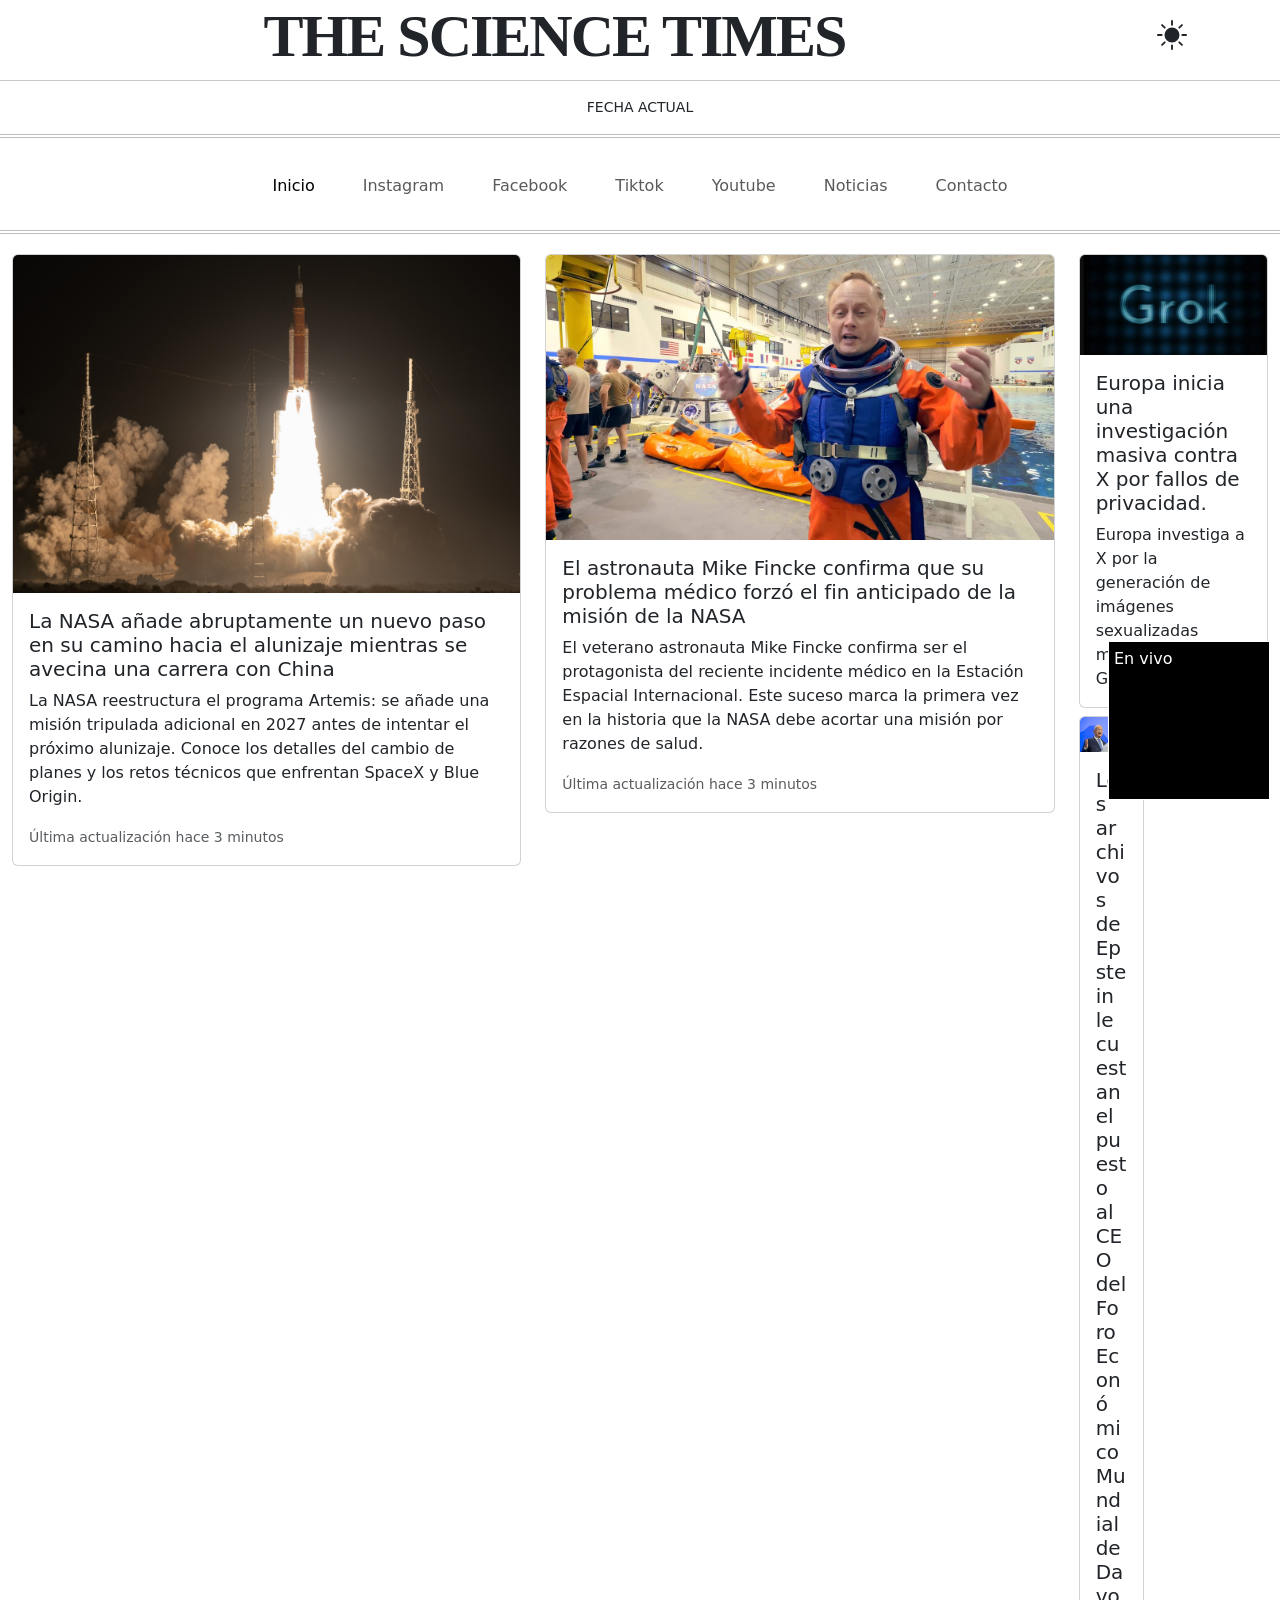
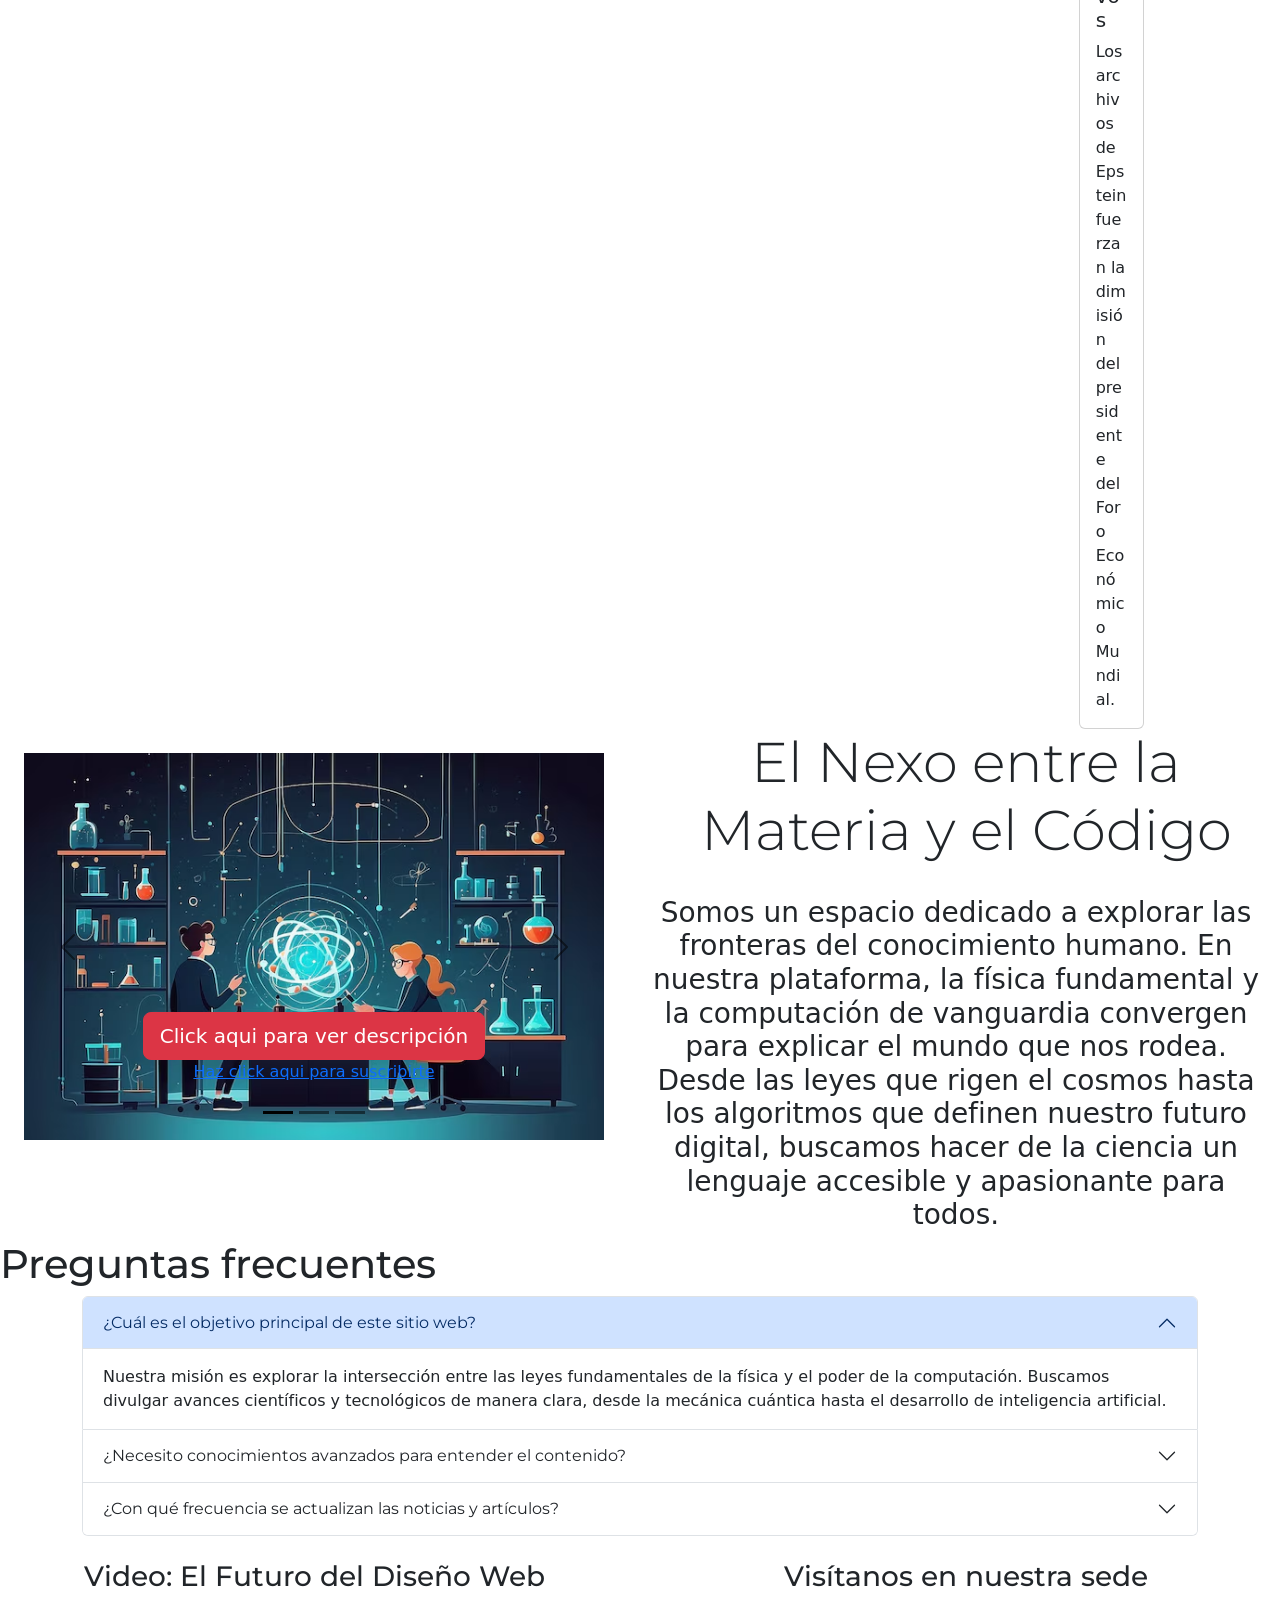
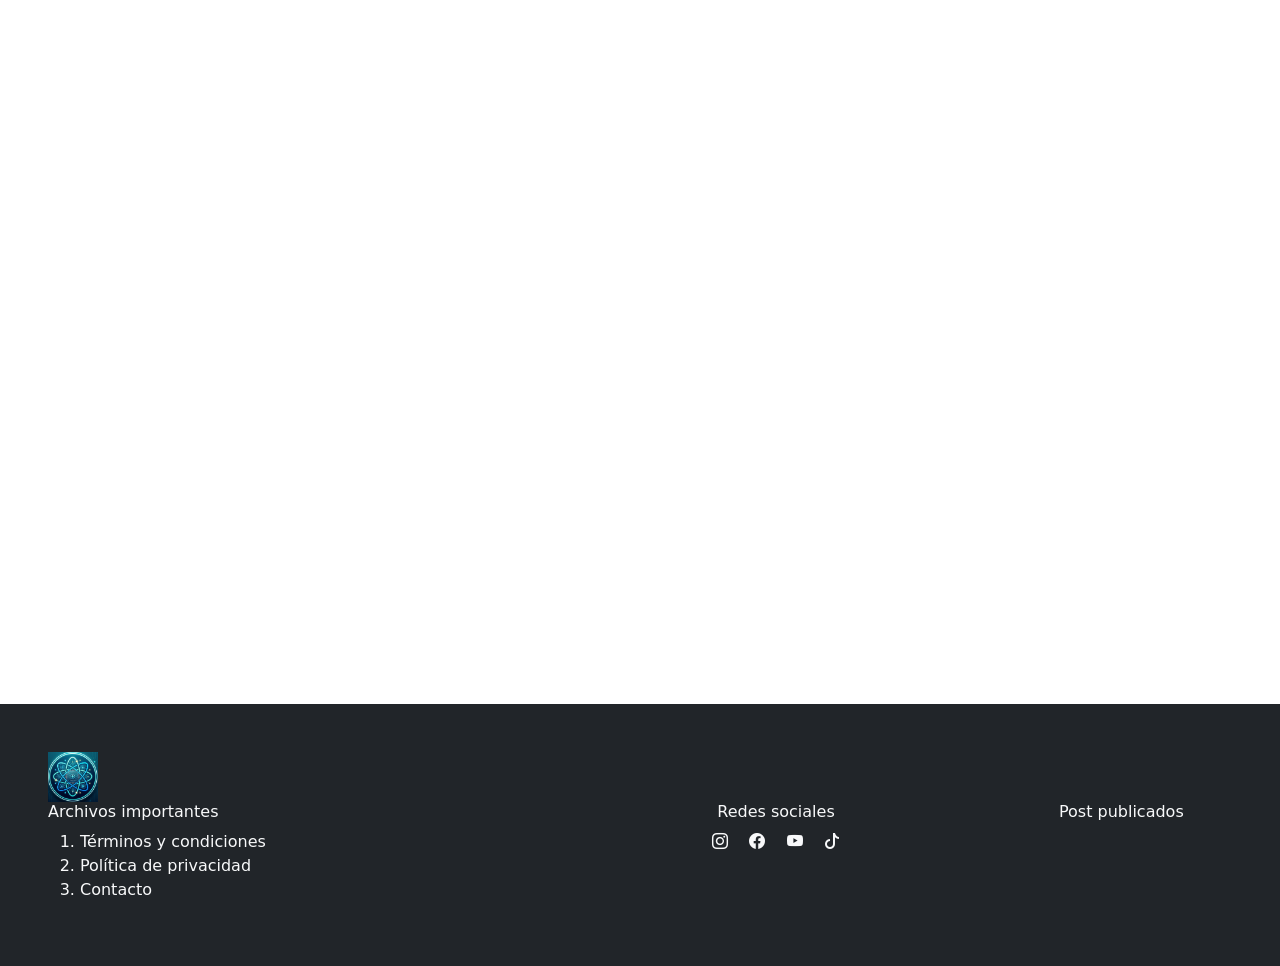
==== commit 612c57a0: "feat: modificacion de layour Adaptacion del diseño para dispositivos moviles" ====
--- a/index.html
+++ b/index.html
@@ -22,10 +22,10 @@
     <!-- Encabezado principal del sitio web -->
     <header class="nyt-header">
         <div class="row">
-            <div class="col-8">
+            <div class="col-lg-8 col-sm-12">
                 <h1 class="logo">THE SCIENCE TIMES</h1>
             </div>
-            <div class="col-4">
+            <div class="col-sm-12 col-lg-4">
                 <svg xmlns="http://www.w3.org/2000/svg" width="16" height="16" fill="currentColor"
                     class="logo-modo bi bi-sun-fill" viewBox="0 0 16 16" id="toggle-mode">
                     <path
@@ -109,9 +109,9 @@
         <div class="container-fluid mx-auto">
             <div class="row">
                 <!-- Tarjeta principal con noticia sobre programa Artemis -->
-                <div class="col-5">
+                <div class="col-sm-12 col-lg-5">
                     <!-- Tarjeta de Bootstrap con imagen, título y descripción -->
-                    <div class="card mb-3" id="post-1">
+                    <a href="artemis.html" class="a-post"><div class="card mb-3">
                         <img src="images/artemis III.jpeg" class="card-img-top" alt="imagen de artemis III">
                         <div class="card-body">
                             <!-- Título principal de la noticia -->
@@ -124,12 +124,12 @@
                             <p class="card-text"><small class="text-body-secondary">Última actualización hace 3
                                     minutos</small></p>
                         </div>
-                    </div>
+                    </div></a>
                 </div>
                 <!-- Tarjeta con noticia sobre astronauta Mike Fincke -->
-                <div class="col-5">
+                <div class="col-sm-12 col-lg-5">
                     <!-- Tarjeta de Bootstrap con imagen, título y descripción -->
-                    <div class="card mb-3" id="post-2">
+                    <a href="astronauta.html" class="a-post"><div class="card mb-3">
                         <img src="images/mike fincke.jpg" class="card-img-top" alt="imagen de Mike Fincke">
                         <div class="card-body">
                             <!-- Título de la noticia sobre incidente médico -->
@@ -142,14 +142,14 @@
                             <p class="card-text"><small class="text-body-secondary">Última actualización hace 3
                                     minutos</small></p>
                         </div>
-                    </div>
+                    </div></a>
                 </div>
                 <!-- Columna lateral con noticias secundarias -->
-                <div class="col-2">
+                <div class="col-sm-12 col-lg-2">
                     <!-- Primera tarjeta: Noticia sobre investigación de Europa contra X -->
                     <div class="row">
                         <div class="col">
-                            <div class="card h-100" id="post-3">
+                            <a href="artemis.html" class="a-post"><div class="card h-100">
                                 <img src="images/grook.jpg" class="card-img-top" alt="imagen de Grok">
                                 <div class="card-body">
                                     <!-- Título sobre investigación de privacidad de X por IA Grok -->
@@ -158,13 +158,13 @@
                                     <p class="card-text">Europa investiga a X por la generación de imágenes sexualizadas
                                         mediante su IA Grok.</p>
                                 </div>
-                            </div>
+                            </div></a>
                         </div>
                     </div>
                     <div class="row mt-2">
                         <!-- Título sobre dimisión del CEO del Foro Económico Mundial -->
-                        <div class="col">
-                            <div class="card h-100" id="post-4">
+                        <div class="col-sm-12 col-lg-5">
+                            <a href="astronauta.html" class="a-post"><div class="card h-100">
                                 <img src="images/foto economico.jpg" class="card-img-top"
                                     alt="imagen de foto economico">
                                 <div class="card-body">
@@ -173,7 +173,7 @@
                                     <p class="card-text">Los archivos de Epstein fuerzan la dimisión del presidente del
                                         Foro Económico Mundial.</p>
                                 </div>
-                            </div>
+                            </div></a>
                         </div>
                     </div>
                 </div>
--- a/css/style.css
+++ b/css/style.css
@@ -228,3 +228,54 @@
     margin-right: 20px;
 }
 
+.a-post{
+    text-decoration: none;
+    color: inherit;
+}
+
+@media (max-width: 768px) {
+    
+    .logo-modo{
+        width: auto;
+        height: 30px;
+        position: relative;
+        top: 45%;
+        left: 43%;
+        margin: 20px;
+        cursor: pointer;
+    }
+    
+    .contactanos{
+        padding-left: 10%;
+        padding-right: 10%;
+    }
+
+    .multimedia{
+        padding-left: 10%;
+        padding-right: auto;
+    }
+
+    .title_home{
+        left: 30%;
+    }
+
+    .contenedor-post{
+        margin-left: 10%;
+        margin-right: 10%;
+    }
+
+    .contenedor-post-content{
+        margin-left: 10%;
+        margin-top: 20px;
+        justify-content: center;
+    }
+
+    .row{
+        display:flex;
+        flex-direction: column;
+    }
+
+    .logo{
+        text-align: center;
+    }
+}
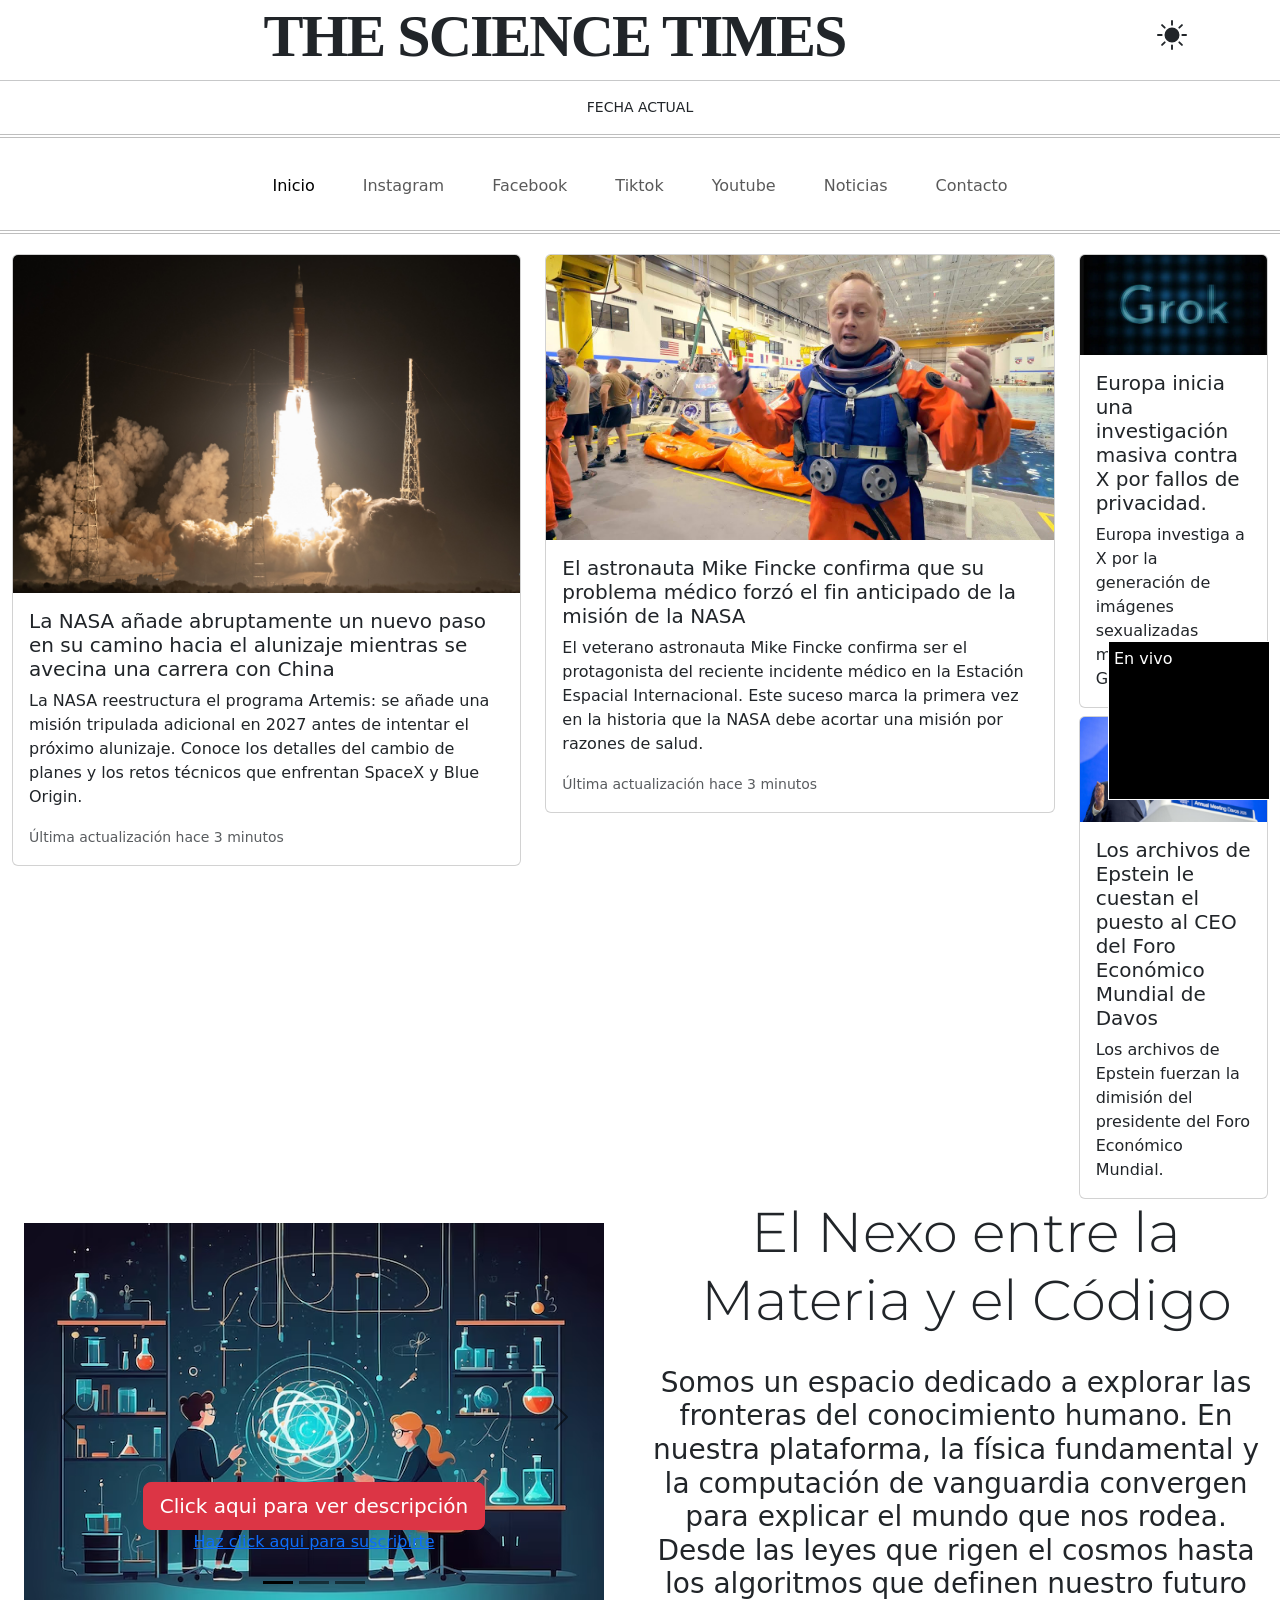
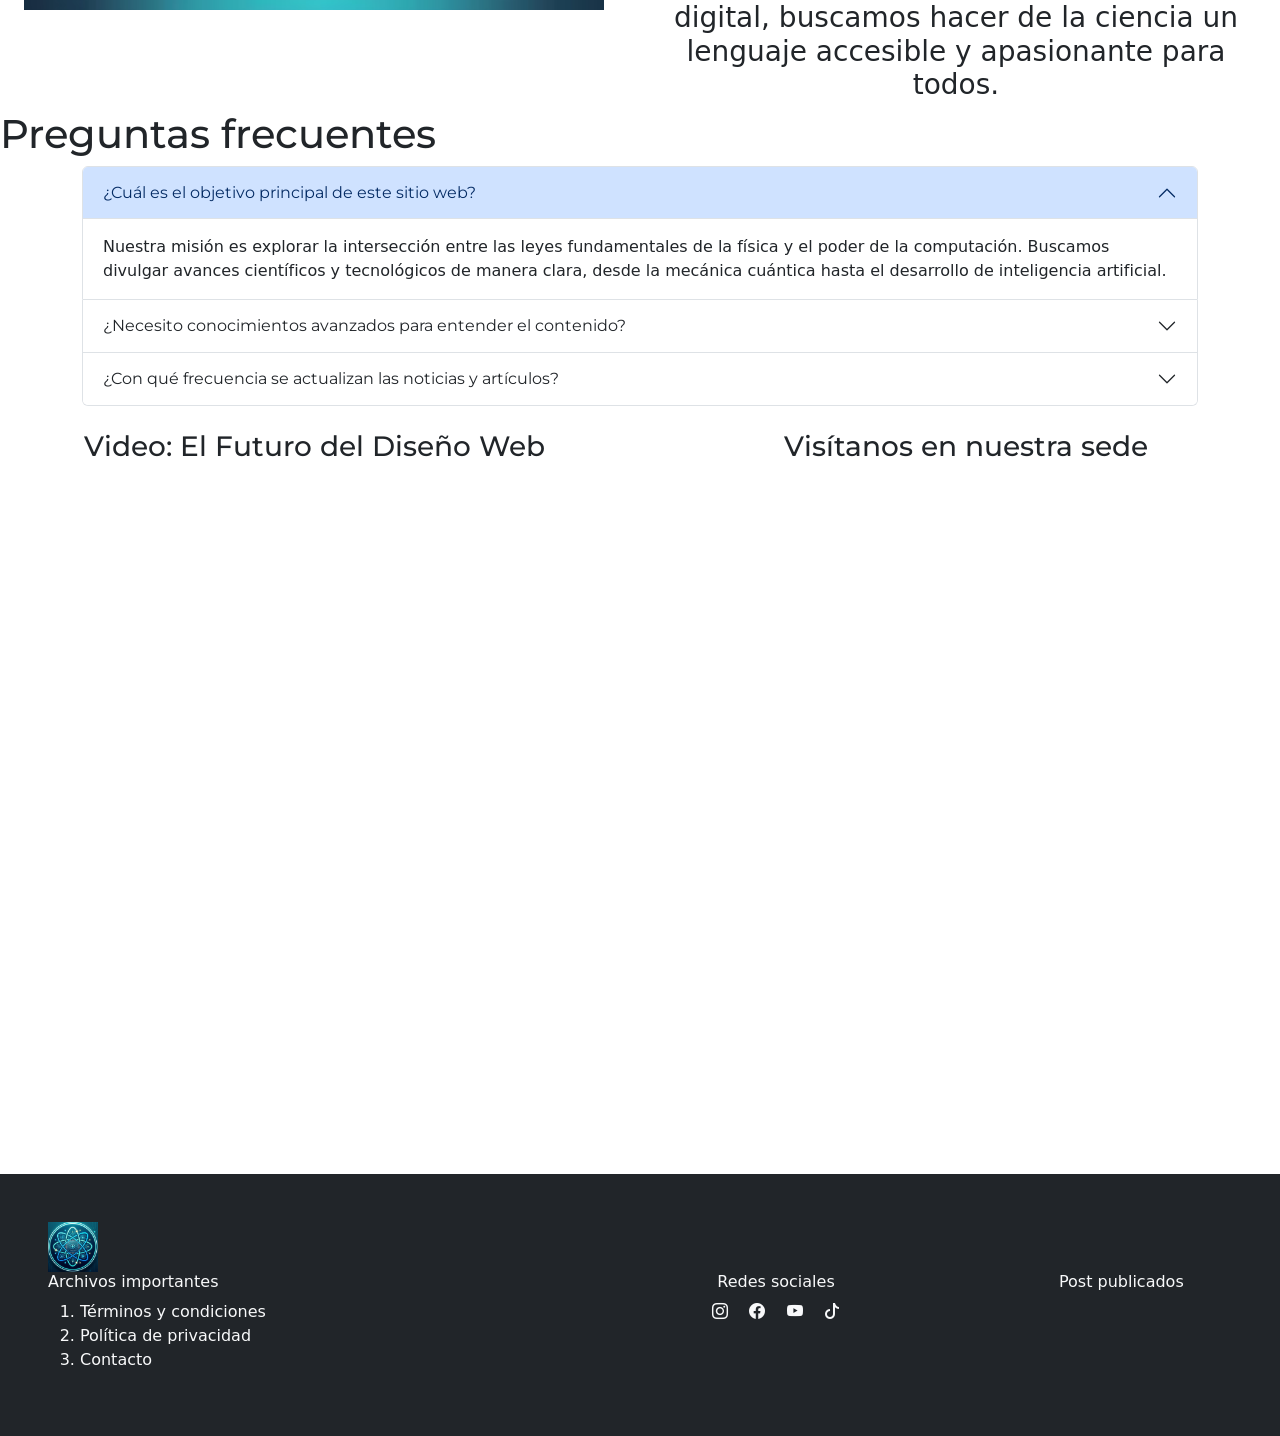
==== commit e8047c55: "feat: modificacion del layout Arreglo de columnas" ====
--- a/index.html
+++ b/index.html
@@ -148,7 +148,7 @@
                 <div class="col-sm-12 col-lg-2">
                     <!-- Primera tarjeta: Noticia sobre investigación de Europa contra X -->
                     <div class="row">
-                        <div class="col">
+                        <div class="col-sm-12 col-lg-12">
                             <a href="artemis.html" class="a-post"><div class="card h-100">
                                 <img src="images/grook.jpg" class="card-img-top" alt="imagen de Grok">
                                 <div class="card-body">
@@ -163,7 +163,7 @@
                     </div>
                     <div class="row mt-2">
                         <!-- Título sobre dimisión del CEO del Foro Económico Mundial -->
-                        <div class="col-sm-12 col-lg-5">
+                        <div class="col-sm-12 col-lg-12">
                             <a href="astronauta.html" class="a-post"><div class="card h-100">
                                 <img src="images/foto economico.jpg" class="card-img-top"
                                     alt="imagen de foto economico">
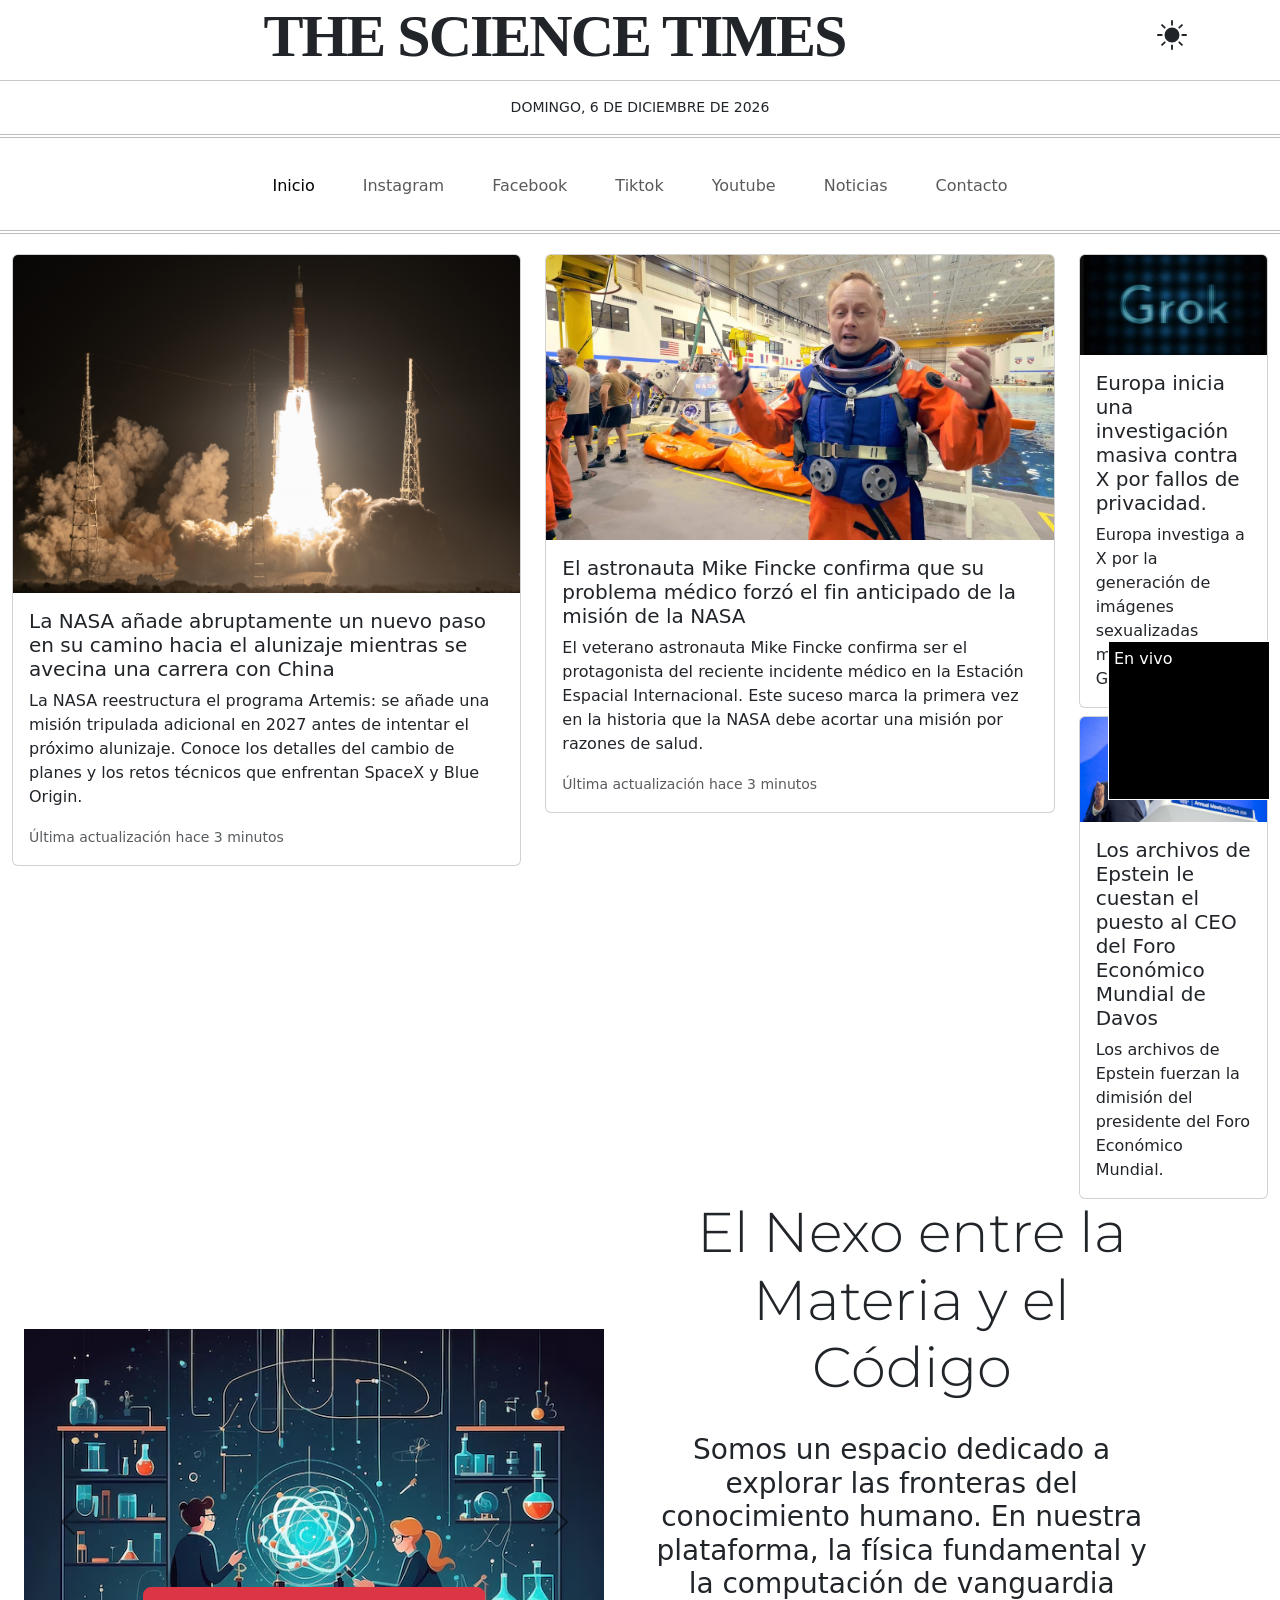
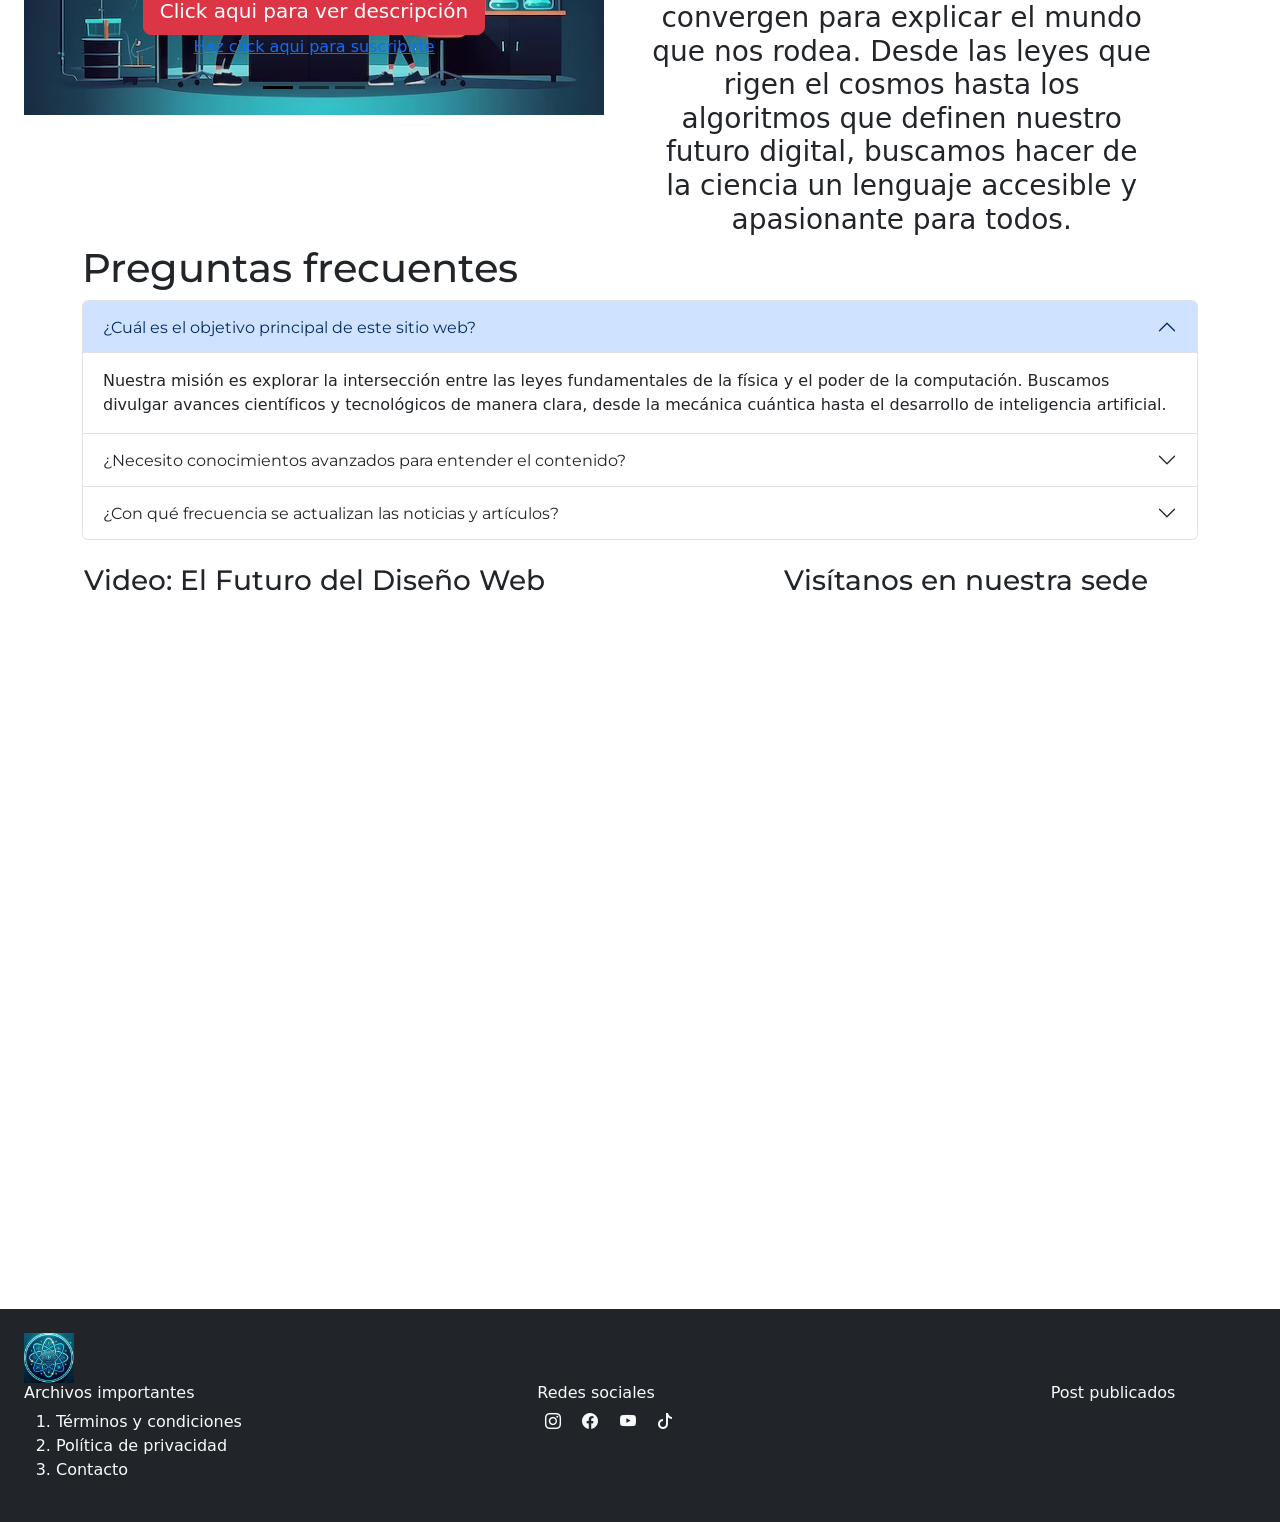
==== commit c256d247: "feat: mejorar layout adaptado a dispositivos mobiles. Diseño responsivo" ====
--- a/index.html
+++ b/index.html
@@ -184,7 +184,7 @@
         <div class="text-center">
             <div class="row">
                 <!-- Columna izquierda: Carrusel Bootstrap con imágenes -->
-                <div class="col-6">
+                <div class="col-lg-6 col-sm-12 d-flex flex-column align-items-center justify-content-center">
                     <!-- Contenedor principal del carrusel con ID único para referencias -->
                     <div id="carouselExampleDark" class="carousel carousel-dark slide m-4">
 
@@ -282,7 +282,7 @@
                 </div>
 
                 <!-- Columna derecha: Descripción y propósito del sitio web -->
-                <div class="col-6 d-flex flex-column align-items-center justify-content-center">
+                <div class="col-lg-5 col-sm-12 d-flex flex-column align-items-center justify-content-center">
                     <!-- Título principal que expresa el concepto del sitio -->
                     <h2 class="display-4">El Nexo entre la Materia y el Código</h2>
                     <!-- Párrafo descriptivo con la misión de la plataforma -->
@@ -299,7 +299,7 @@
         <!-- Sección de preguntas frecuentes con acordeón interactivo -->
         <div class="preguntas-frecuentes justify-content-center mb-4">
             <!-- Título principal de la sección -->
-            <h1>Preguntas frecuentes</h1>
+            <h1 class="acordion container">Preguntas frecuentes</h1>
             <!-- Acordeón Bootstrap: componente que permite expandir/contraer elementos -->
             <div class="accordion container" id="accordionPanelsStayOpenExample">
 
@@ -389,11 +389,11 @@
                     <h3 class="text-center">Video: El Futuro del Diseño Web</h3>
                     <section class="d-flex mb-5 ms-5 me-5">
                         <!-- Insertar video de YouTube -->
-                        <iframe width="100%" height="600"
+                        <iframe 
                             src="https://www.youtube.com/embed/wZniZEbPAzk?si=FfziH2dMP-VOwnX_"
                             title="YouTube video player" frameborder="0"
                             allow="accelerometer; autoplay; clipboard-write; encrypted-media; gyroscope; picture-in-picture; web-share"
-                            referrerpolicy="strict-origin-when-cross-origin" allowfullscreen></iframe>
+                            referrerpolicy="strict-origin-when-cross-origin" allowfullscreen class="iframe_video"></iframe>
                     </section>
                 </div>
                 <div class="col">
@@ -403,7 +403,7 @@
                         <!-- Insertar mapa de Google Maps -->
                         <iframe
                             src="https://www.google.com/maps/embed?pb=!1m18!1m12!1m3!1d3784.123!2d-69.940!3d18.484!2m3!1f0!2f0!3f0!3m2!1i1024!2i768!4f13.1!3m3!1m2!1s0x8eaf898444a77323%3A0x1384061807d9f957!2sUNPHU!5e0!3m2!1ses!2sdo!4v1620000000000!5m2!1ses!2sdo"
-                            width="100%" height="600" style="border:0;" allowfullscreen=""></iframe>
+                            style="border:0;" allowfullscreen="" class="iframe_video"></iframe>
                     </section>
                 </div>
             </div>
@@ -423,14 +423,14 @@
     </main>
 
     <!-- Pie de página -->
-    <footer class="bg-dark text-light p-5 mt-5">
+    <footer class="bg-dark text-light p-4 mt-5">
         <div class="text-center">
             <div class="row">
                 <div class="col text-start">
                     <img src="images/logo.png" alt="logo del sitio" width="50" height="50">
                 </div>
                 <div class="row">
-                    <div class="col-5 text-start">
+                    <div class="col-lg-5 col-sm-12 text-start">
                         <h6>Archivos importantes</h6>
                         <ol>
                             <li><a href="terminos_condiciones.html" class="footer_elements">Términos y condiciones</a>
@@ -439,7 +439,7 @@
                             <li><a href="contact.html" class="footer_elements">Contacto</a></li>
                         </ol>
                     </div>
-                    <div class="col-5">
+                    <div class="col-lg-5 col-sm-12 text-start">
                         <div class="row">
                             <h6>Redes sociales</h6>
                         </div>
@@ -457,7 +457,7 @@
                             <i class="bi bi-tiktok m-2"></i> <!-- TikTok -->
                         </a>
                     </div>
-                    <div class="col-2">
+                    <div class="col-lg-2 cold-sm-12 text-start">
                         <h6>Post publicados</h6>
                     </div>
                 </div>
--- a/css/style.css
+++ b/css/style.css
@@ -233,6 +233,11 @@
     color: inherit;
 }
 
+.iframe_video{
+    width: 100%;
+    height: 600px;
+}
+
 @media (max-width: 768px) {
     
     .logo-modo{
@@ -278,4 +283,31 @@
     .logo{
         text-align: center;
     }
+
+    .preguntas-frecuentes{
+        margin-top: 10px;
+    }
+
+    .iframe_video{
+        height: 300px;
+    }
+
+    .img_cover{
+        height: 525px;
+        object-fit:cover;
+        width:100%;
+    }
+
+    .text-white{
+        font-size:20px;
+    }
+
+    .title_home{
+        left: 23%;
+    }
+
+    .parrafo_post{
+        font-size: 30px;
+        top: 60%;
+    }
 }
